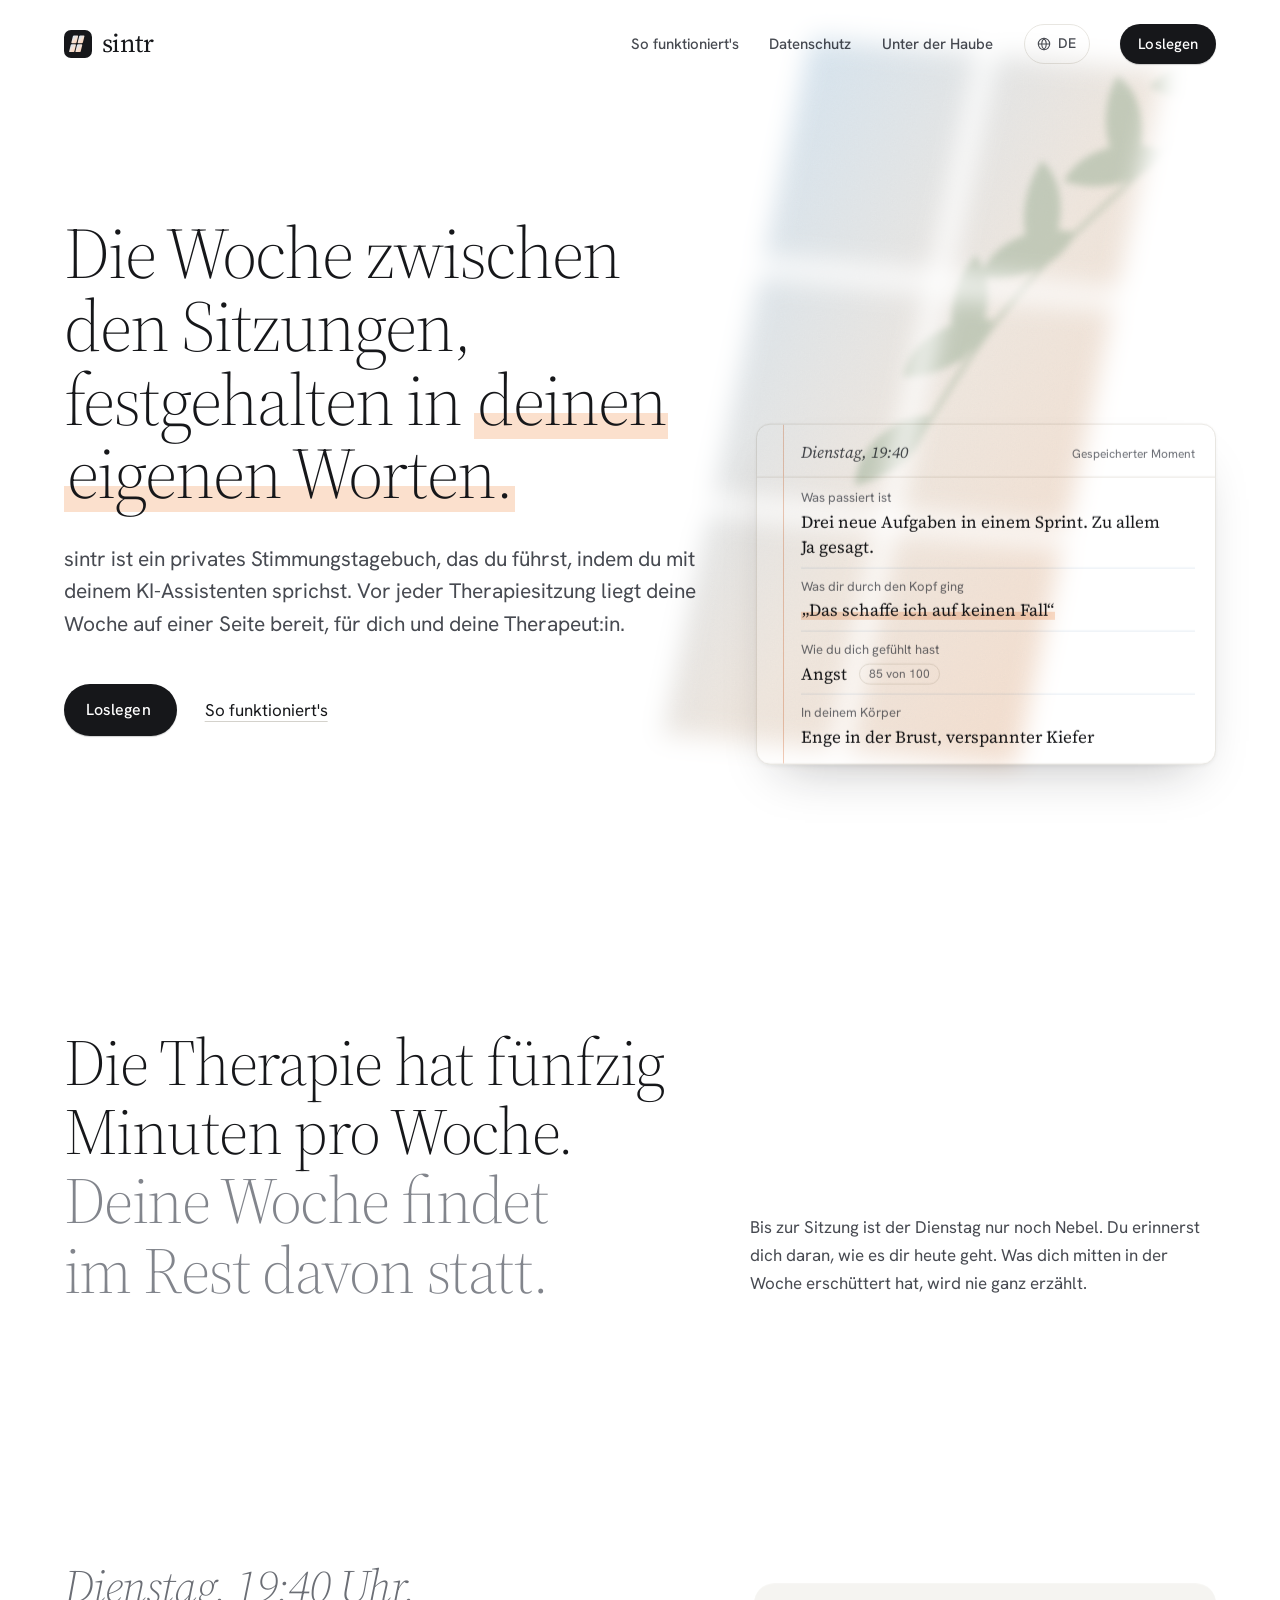
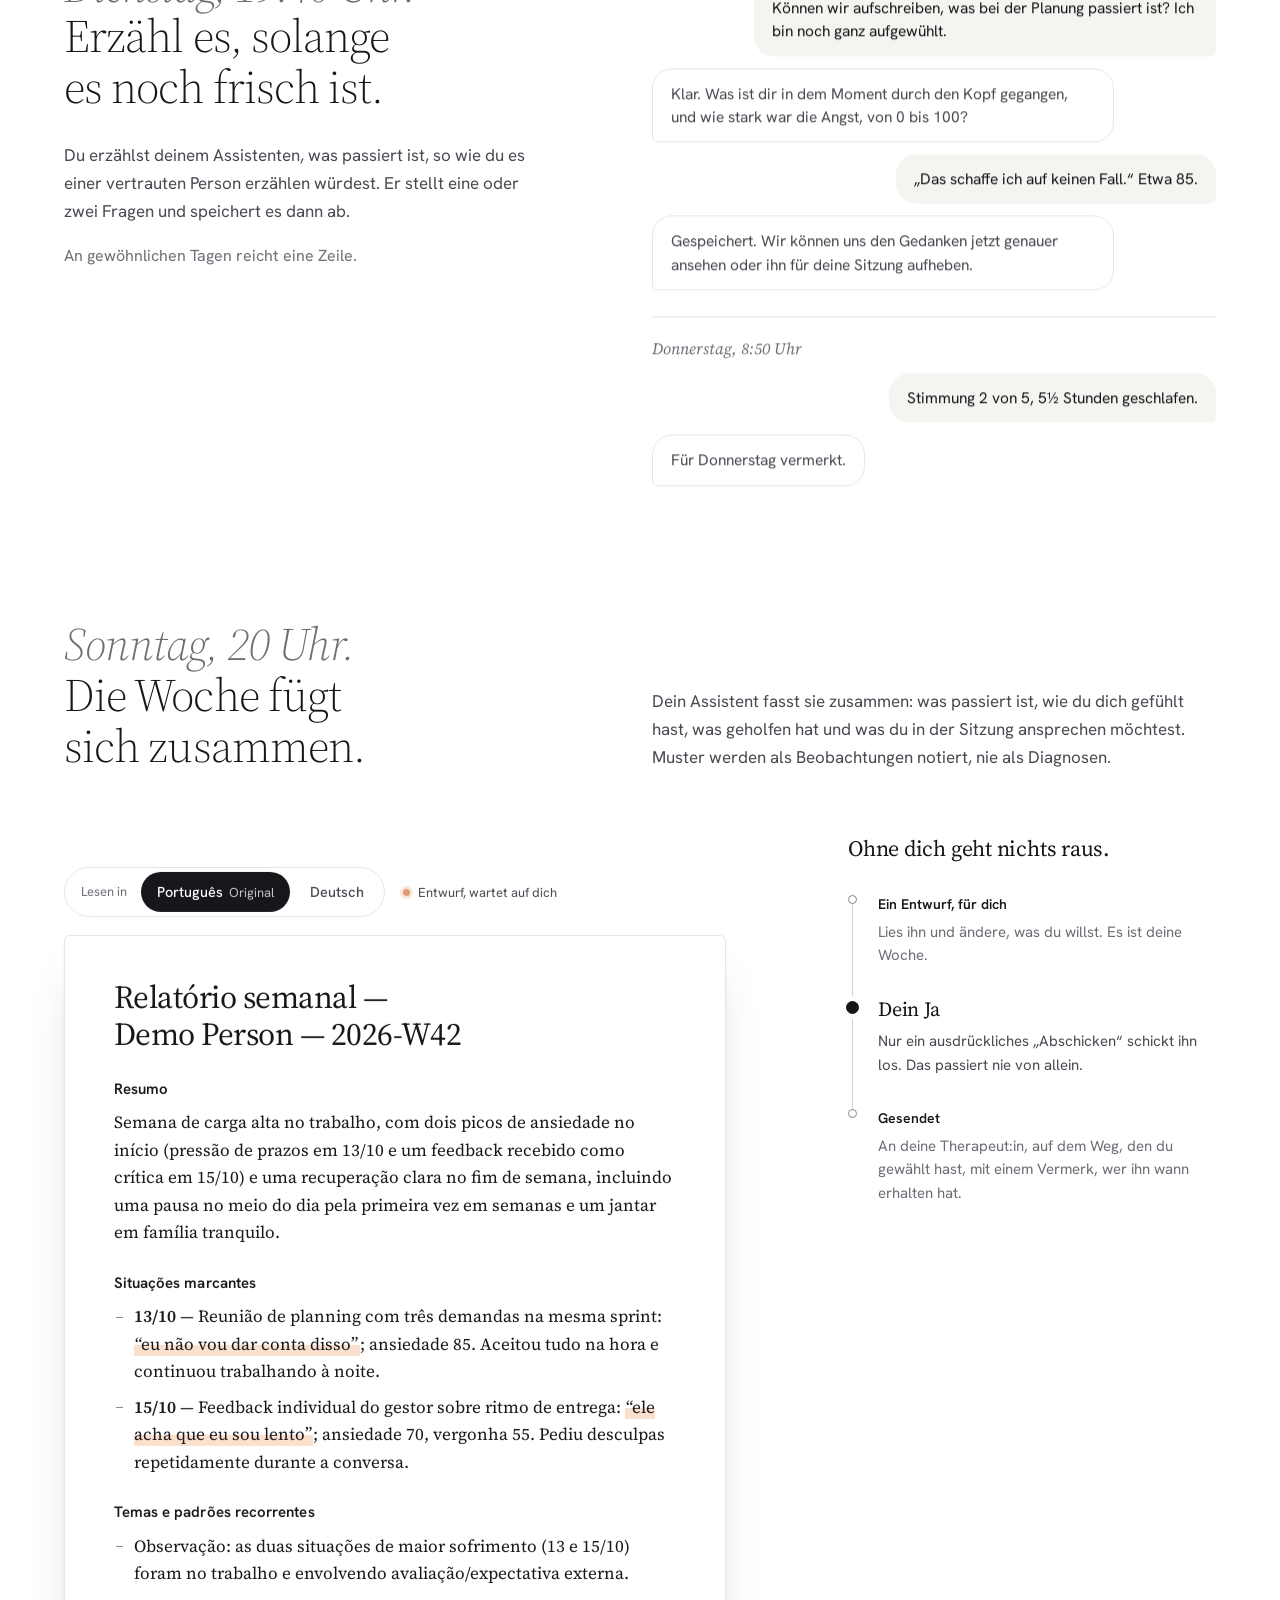
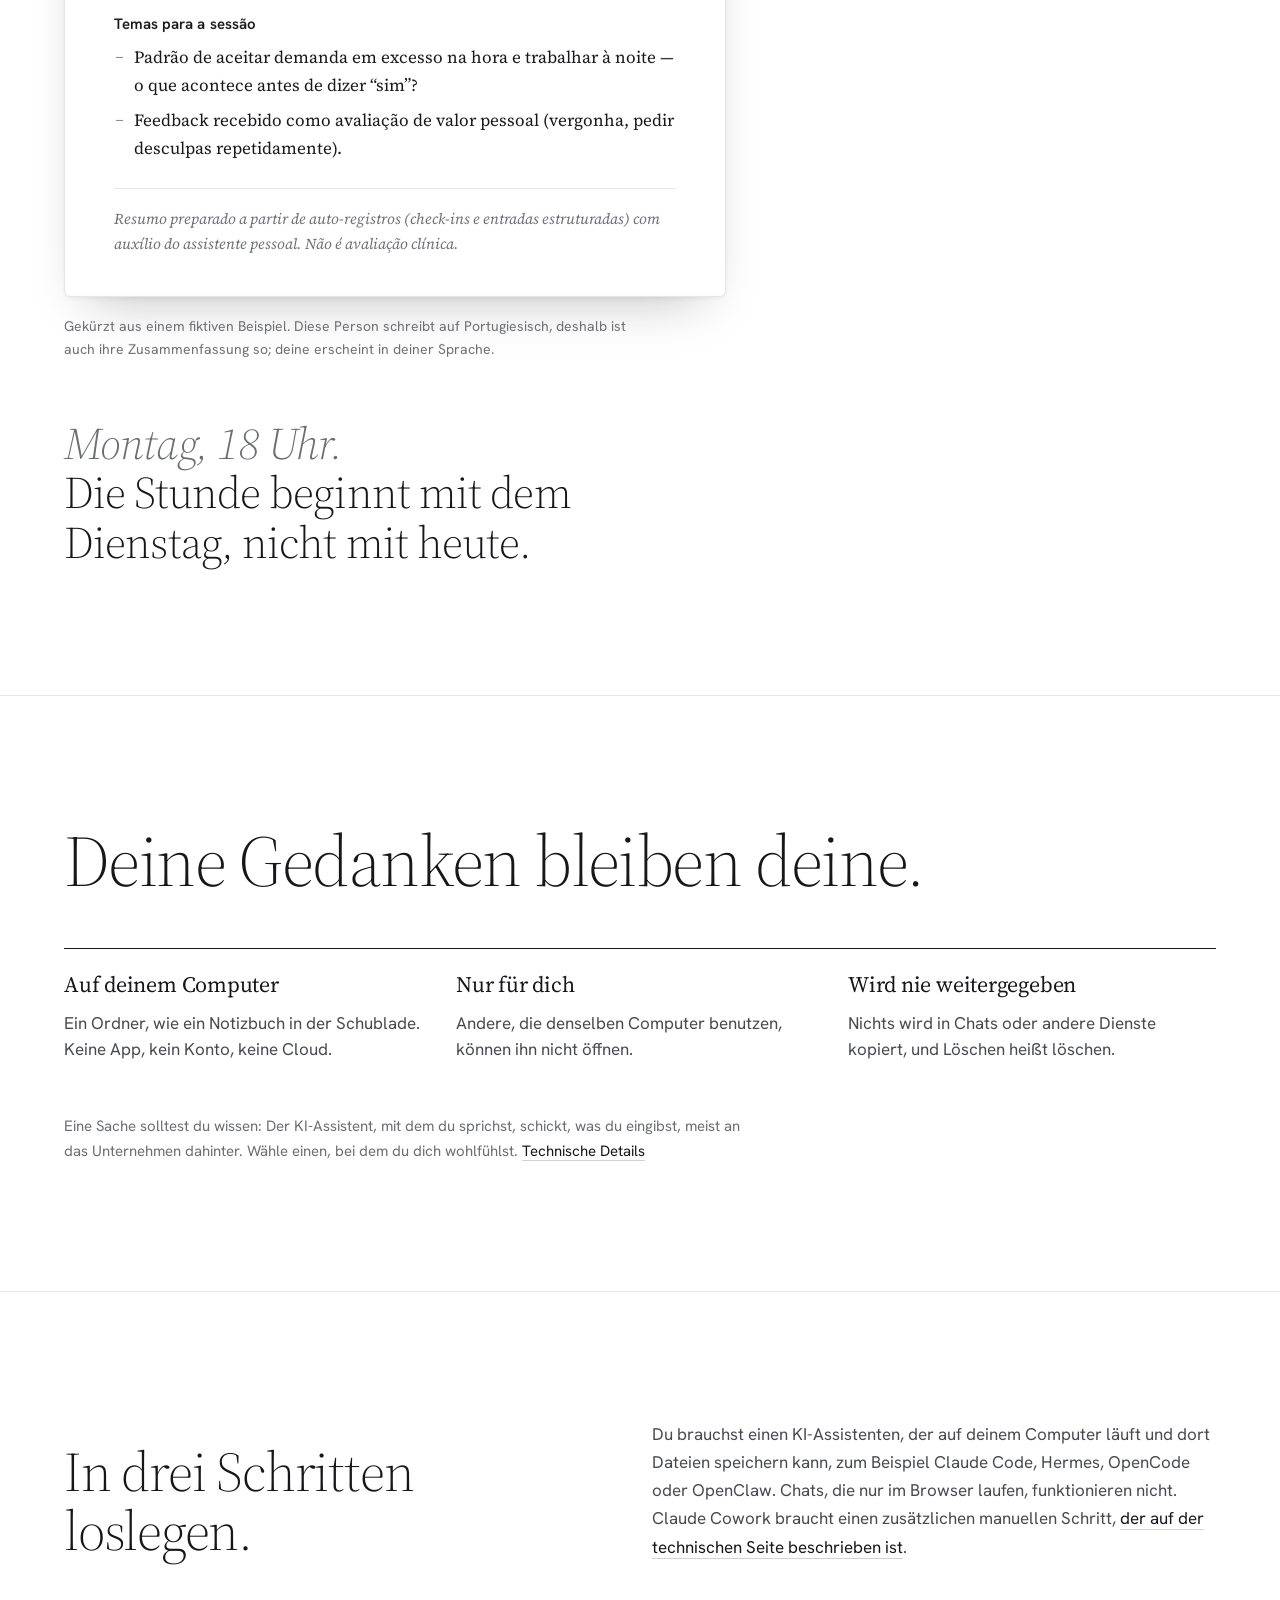
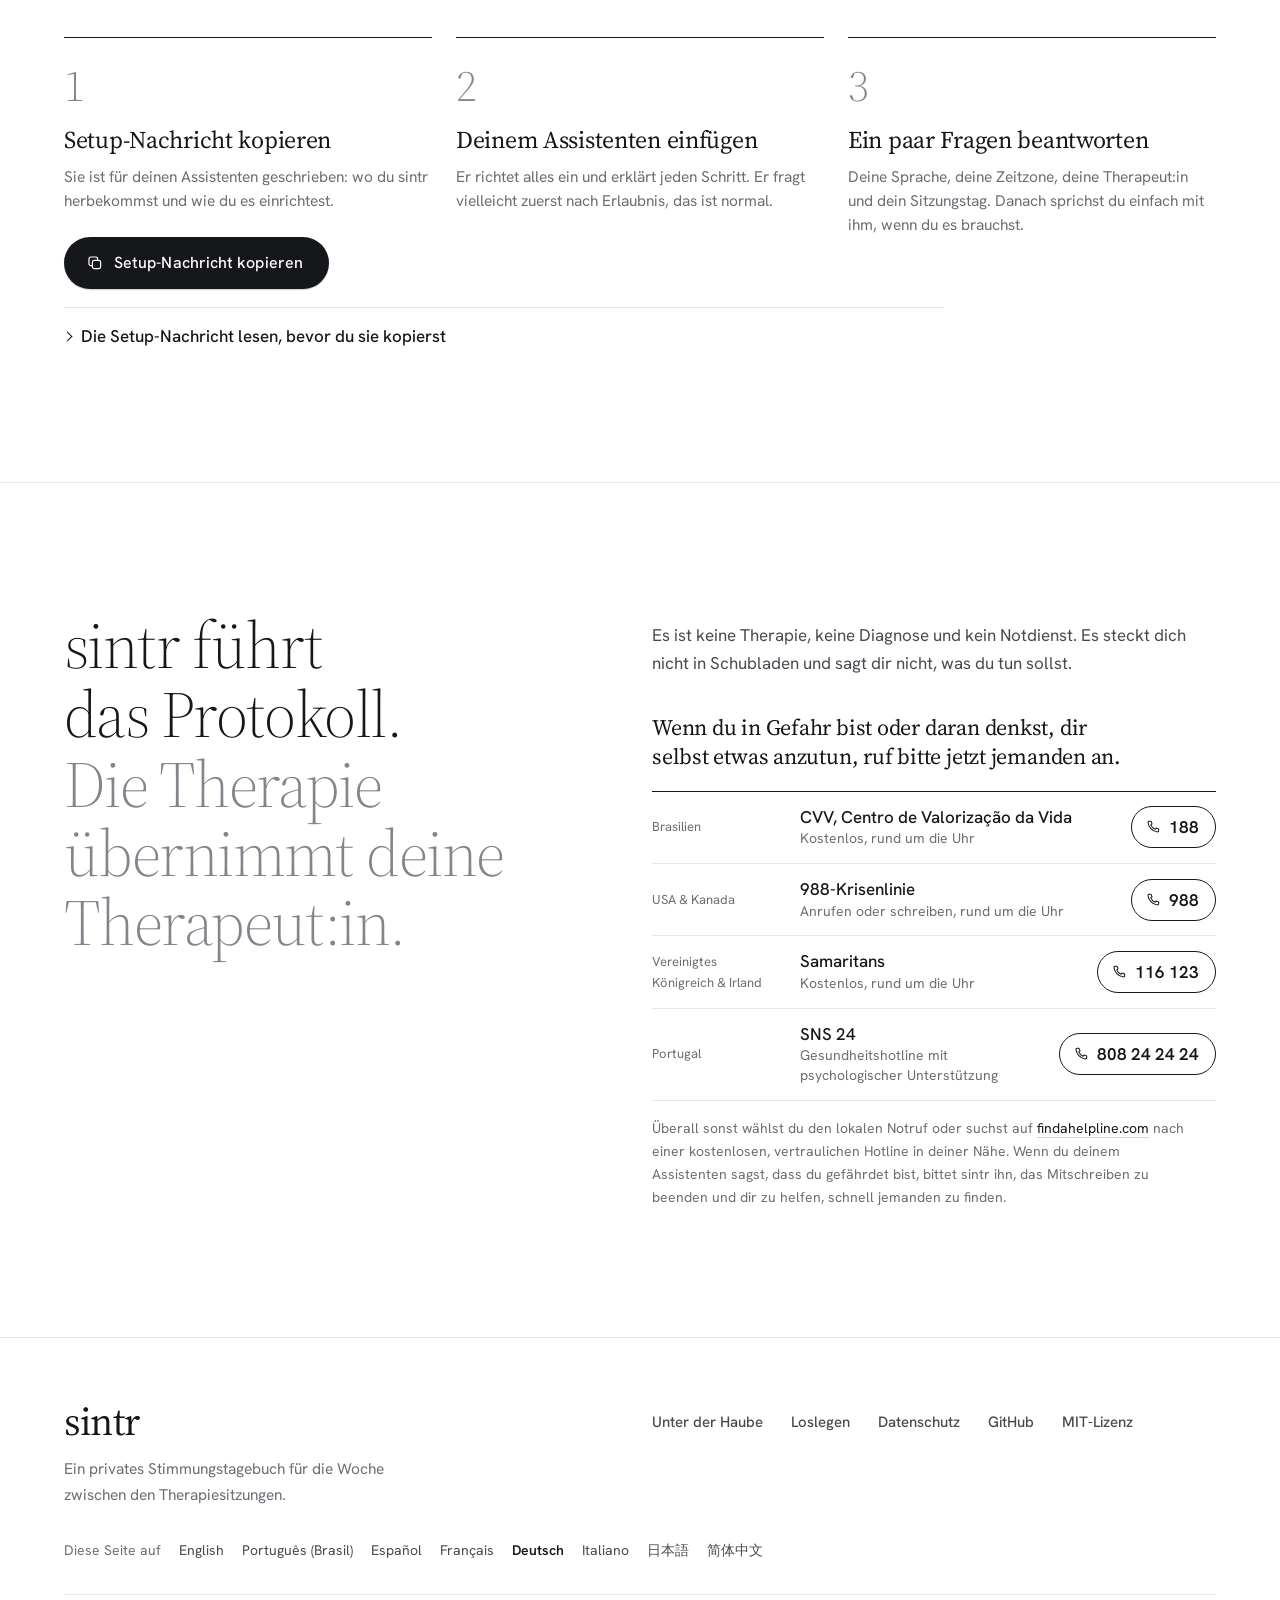
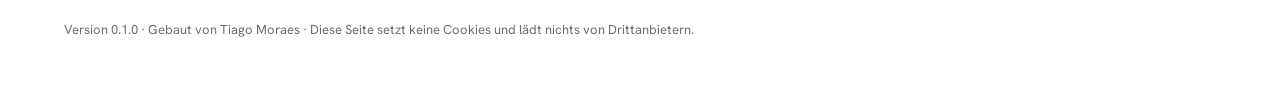
==== site/de/index.html @ c3633caa "site: home in eight languages with browser-language detection The home now ships in English, Portugu" ====
<!doctype html>
<html lang="de" data-time="morning">
<head>
  <meta charset="utf-8">
  <meta name="viewport" content="width=device-width, initial-scale=1">
  <title data-i18n="meta.title">sintr – ein privates Stimmungstagebuch für die Woche zwischen den Therapiesitzungen</title>
  <meta name="description" content="sintr ist ein privates Stimmungstagebuch, das du führst, indem du mit deinem KI-Assistenten sprichst. Vor jeder Therapiesitzung liegt deine Woche auf einer Seite bereit, in deinen eigenen Worten. Sie wird nur mit deiner Therapeut:in geteilt, wenn du es sagst. Sie bleibt auf deinem eigenen Computer." data-i18n-attr="content:meta.description">
  <meta name="theme-color" content="#ffffff">
  <meta name="color-scheme" content="light">
  <link rel="canonical" href="https://sintr.tiagomoraes.cloud/de/">
  <meta property="og:type" content="website">
  <meta property="og:url" content="https://sintr.tiagomoraes.cloud/de/">
  <meta property="og:title" content="sintr – die Woche zwischen den Sitzungen, in deinen eigenen Worten" data-i18n-attr="content:meta.og_title">
  <meta property="og:description" content="Ein privates Stimmungstagebuch, das du führst, indem du mit deinem KI-Assistenten sprichst. Vor jeder Sitzung deine Woche auf einer Seite, nur geteilt, wenn du es sagst." data-i18n-attr="content:meta.og_description">
  <meta property="og:image" content="https://sintr.tiagomoraes.cloud/og.png">
  <meta property="og:image:width" content="1200">
  <meta property="og:image:height" content="630">
  <meta name="twitter:card" content="summary_large_image">
  <link rel="icon" href="../favicon.svg" type="image/svg+xml">
  <link rel="preload" href="../fonts/source-serif-4-roman.woff2" as="font" type="font/woff2" crossorigin>
  <link rel="preload" href="../fonts/hanken-grotesk.woff2" as="font" type="font/woff2" crossorigin>
  <script>
    /* Motion is opt-in: content renders fully without JS, and only browsers that
       welcome motion and can observe scroll get the light and reveal behavior. */
    (function (d) {
      d.classList.add('js');
      try {
        if ('IntersectionObserver' in window && !matchMedia('(prefers-reduced-motion: reduce)').matches) {
          d.classList.add('motion');
        }
      } catch (e) {}
    })(document.documentElement);
  </script>
  <!-- i18n:head -->
  <link rel="alternate" hreflang="en" href="https://sintr.tiagomoraes.cloud/">
  <link rel="alternate" hreflang="pt-BR" href="https://sintr.tiagomoraes.cloud/pt-br/">
  <link rel="alternate" hreflang="es" href="https://sintr.tiagomoraes.cloud/es/">
  <link rel="alternate" hreflang="fr" href="https://sintr.tiagomoraes.cloud/fr/">
  <link rel="alternate" hreflang="de" href="https://sintr.tiagomoraes.cloud/de/">
  <link rel="alternate" hreflang="it" href="https://sintr.tiagomoraes.cloud/it/">
  <link rel="alternate" hreflang="ja" href="https://sintr.tiagomoraes.cloud/ja/">
  <link rel="alternate" hreflang="zh-Hans" href="https://sintr.tiagomoraes.cloud/zh/">
  <link rel="alternate" hreflang="x-default" href="https://sintr.tiagomoraes.cloud/">
  <meta property="og:locale" content="de_DE">
  <meta property="og:locale:alternate" content="en_US">
  <meta property="og:locale:alternate" content="pt_BR">
  <meta property="og:locale:alternate" content="es_ES">
  <meta property="og:locale:alternate" content="fr_FR">
  <meta property="og:locale:alternate" content="it_IT">
  <meta property="og:locale:alternate" content="ja_JP">
  <meta property="og:locale:alternate" content="zh_CN">
  <!-- /i18n:head -->
  <link rel="stylesheet" href="../styles.css?v=dev">
</head>
<body data-i18n-attr="data-copy-failed:ui.copy_failed" data-copy-failed="Kopieren hat nicht geklappt. Markiere den Text, um ihn zu kopieren.">
  <a class="skip" href="#main" data-i18n="nav.skip">Zum Inhalt springen</a>

  <!-- Window light: the page's only color. Purely decorative. -->
  <div class="sun" aria-hidden="true">
    <svg class="sun__svg" viewBox="0 0 1000 1000" focusable="false">
      <defs>
        <linearGradient id="sun-grad" x1="0" y1="0" x2="1" y2="1">
          <stop offset=".18" class="sun__s1"/>
          <stop offset=".5" class="sun__s2"/>
          <stop offset=".82" class="sun__s3"/>
        </linearGradient>
        <filter id="sun-edge" x="-30%" y="-30%" width="160%" height="160%">
          <feGaussianBlur stdDeviation="11"/>
        </filter>
        <filter id="sun-leaf" x="-30%" y="-30%" width="160%" height="160%">
          <feGaussianBlur stdDeviation="3.4"/>
        </filter>
        <filter id="sun-grain" x="0" y="0" width="100%" height="100%">
          <feTurbulence type="fractalNoise" baseFrequency=".9" numOctaves="2" stitchTiles="stitch"/>
          <feColorMatrix values="0 0 0 0 .42  0 0 0 0 .42  0 0 0 0 .44  0 0 0 .11 0"/>
        </filter>
        <!-- a tall two-by-three window, projected obliquely onto the wall -->
        <mask id="sun-window" maskUnits="userSpaceOnUse" x="-500" y="-500" width="2000" height="2000">
          <g filter="url(#sun-edge)" fill="#fff" transform="translate(430 110) skewX(-15) skewY(8)">
            <rect x="0" y="0" width="150" height="188" rx="3"/>
            <rect x="166" y="0" width="150" height="188" rx="3"/>
            <rect x="0" y="204" width="150" height="188" rx="3"/>
            <rect x="166" y="204" width="150" height="188" rx="3"/>
            <rect x="0" y="408" width="150" height="188" rx="3"/>
            <rect x="166" y="408" width="150" height="188" rx="3"/>
          </g>
        </mask>
      </defs>
      <g mask="url(#sun-window)">
        <rect x="200" y="60" width="600" height="840" fill="url(#sun-grad)"/>
        <rect x="200" y="60" width="600" height="840" filter="url(#sun-grain)"/>
        <g class="sun__leaves" filter="url(#sun-leaf)">
          <g class="sun__branch sun__branch--a">
            <path class="sun__stem" d="M960 60 C 870 120, 800 170, 700 250 S 560 380, 500 470"/>
            <path d="M900 104c-26-30-68-34-92-16 25 27 62 34 92 16z"/>
            <path d="M866 128c9-39-10-76-39-87-7 36 9 71 39 87z"/>
            <path d="M816 164c-32-23-74-20-94 4 28 19 67 21 94-4z"/>
            <path d="M786 186c14-37 2-78-25-92-12 34-2 73 25 92z"/>
            <path d="M733 225c-35-16-76-5-90 21 32 12 71 5 90-21z"/>
            <path d="M701 250c19-34 16-76-7-94-18 30-16 69 7 94z"/>
            <path d="M651 291c-35-11-74 5-85 34 34 7 69-5 85-34z"/>
            <path d="M618 321c25-30 28-73 7-94-21 27-25 66-7 94z"/>
            <path d="M575 362c-37-5-73 16-80 46 34 2 67-16 80-46z"/>
            <path d="M545 398c27-27 35-67 18-92-23 23-32 62-18 92z"/>
            <path d="M515 442c-35 2-65 28-67 58 34-5 62-28 67-58z"/>
          </g>
          <g class="sun__branch sun__branch--b">
            <path class="sun__stem" d="M960 560 C 890 600, 830 650, 780 720 S 700 840, 690 920"/>
            <path d="M902 590c-21-32-62-43-89-30 20 30 57 43 89 30z"/>
            <path d="M865 615c16-35 7-76-18-92-12 34-5 71 18 92z"/>
            <path d="M821 657c-30-25-73-27-94-5 27 23 66 27 94 5z"/>
            <path d="M796 686c19-34 18-74-4-94-18 30-18 69 4 94z"/>
            <path d="M757 739c-34-18-74-9-90 16 32 14 71 9 90-16z"/>
            <path d="M732 776c25-28 30-69 11-92-21 25-27 64-11 92z"/>
          </g>
        </g>
      </g>
    </svg>
  </div>

  <header class="top">
    <div class="wrap top__inner">
      <a class="mark" href="#main" aria-label="sintr, zurück nach oben" data-i18n-attr="aria-label:nav.home_label">
        <svg class="mark__glyph" viewBox="0 0 32 32" aria-hidden="true" focusable="false">
          <defs>
            <linearGradient id="mark-grad" x1="0" y1="0" x2="1" y2="1">
              <stop offset="0" stop-color="#cfe3f3"/>
              <stop offset=".55" stop-color="#f6e1d3"/>
              <stop offset="1" stop-color="#f7cfb5"/>
            </linearGradient>
          </defs>
          <rect width="32" height="32" rx="8" fill="#16171a"/>
          <g fill="url(#mark-grad)" transform="translate(10.4 6.2) skewX(-14)">
            <rect x="0" y="0" width="6" height="8.8" rx="1"/>
            <rect x="7.2" y="0" width="6" height="8.8" rx="1"/>
            <rect x="0" y="10.2" width="6" height="8.8" rx="1"/>
            <rect x="7.2" y="10.2" width="6" height="8.8" rx="1"/>
          </g>
        </svg>
        <span class="mark__word">sintr</span>
      </a>
      <nav class="top__nav" aria-label="Hauptnavigation" data-i18n-attr="aria-label:nav.primary_label">
        <a class="top__link" href="#week" data-i18n="nav.how">So funktioniert's</a>
        <a class="top__link" href="#privacy" data-i18n="nav.privacy">Datenschutz</a>
        <a class="top__link" href="../tech/" data-i18n="nav.tech">Unter der Haube</a>
        <!-- i18n:switcher -->
        <details class="langs">
          <summary class="langs__toggle" aria-label="Sprache: Deutsch"><svg class="ico" viewBox="0 0 24 24" aria-hidden="true" focusable="false"><circle cx="12" cy="12" r="8.5"/><path d="M3.5 12h17M12 3.5c2.3 2.3 3.5 5.2 3.5 8.5s-1.2 6.2-3.5 8.5M12 3.5C9.7 5.8 8.5 8.7 8.5 12s1.2 6.2 3.5 8.5"/></svg><span>DE</span></summary>
          <ul class="langs__menu" aria-label="Sprache">
            <li><a href="../?lang=en" hreflang="en" lang="en" data-lang="en">English</a></li>
            <li><a href="../pt-br/" hreflang="pt-BR" lang="pt-BR" data-lang="pt">Português (Brasil)</a></li>
            <li><a href="../es/" hreflang="es" lang="es" data-lang="es">Español</a></li>
            <li><a href="../fr/" hreflang="fr" lang="fr" data-lang="fr">Français</a></li>
            <li><a href="../de/" hreflang="de" lang="de" data-lang="de" aria-current="true">Deutsch</a></li>
            <li><a href="../it/" hreflang="it" lang="it" data-lang="it">Italiano</a></li>
            <li><a href="../ja/" hreflang="ja" lang="ja" data-lang="ja">日本語</a></li>
            <li><a href="../zh/" hreflang="zh-Hans" lang="zh-Hans" data-lang="zh">简体中文</a></li>
          </ul>
        </details>
        <!-- /i18n:switcher -->
        <a class="btn btn--ink btn--sm" href="#start" data-i18n="nav.start">Loslegen</a>
      </nav>
    </div>
  </header>

  <main id="main">
    <!-- ───────────────────────── Hero ───────────────────────── -->
    <section class="hero" data-time="morning" aria-labelledby="hero-title">
      <div class="wrap hero__grid">
        <div class="hero__copy">
          <h1 id="hero-title" class="display" data-i18n="hero.title">Die Woche zwischen den Sitzungen, festgehalten in <span class="hl">deinen eigenen Worten.</span></h1>
          <p class="lede" data-i18n="hero.lede">sintr ist ein privates Stimmungstagebuch, das du führst, indem du mit deinem KI-Assistenten sprichst. Vor jeder Therapiesitzung liegt deine Woche auf einer Seite bereit, für dich und deine&nbsp;Therapeut:in.</p>
          <div class="hero__actions">
            <a class="btn btn--ink" href="#start" data-i18n="hero.cta">Loslegen</a>
            <a class="link" href="#week" data-i18n="hero.cta_more">So funktioniert's</a>
          </div>
        </div>

        <div class="hero__art" data-depth="-0.06">
          <figure class="note note--hero" data-write aria-label="Ein Moment, aufgeschrieben: fiktives Beispiel" data-i18n-attr="aria-label:card.label">
            <figcaption class="note__head"><span class="note__when" data-i18n="card.when">Dienstag, 19:40</span><span class="note__tag" data-i18n="card.tag">Gespeicherter Moment</span></figcaption>
            <dl class="note__rows">
              <div class="note__row ln"><dt data-i18n="card.happened_label">Was passiert ist</dt><dd data-i18n="card.happened">Drei neue Aufgaben in einem Sprint. Zu allem Ja gesagt.</dd></div>
              <div class="note__row ln"><dt data-i18n="card.mind_label">Was dir durch den Kopf ging</dt><dd data-i18n="card.mind"><q class="said">Das schaffe ich auf keinen Fall</q></dd></div>
              <div class="note__row ln"><dt data-i18n="card.felt_label">Wie du dich gefühlt hast</dt><dd data-i18n="card.felt">Angst <span class="note__scale">85 von 100</span></dd></div>
              <div class="note__row ln"><dt data-i18n="card.body_label">In deinem Körper</dt><dd data-i18n="card.body">Enge in der Brust, verspannter Kiefer</dd></div>
            </dl>
          </figure>
        </div>
      </div>
    </section>

    <!-- ───────────────────────── Why ───────────────────────── -->
    <section class="idea idea--lean" data-time="noon" aria-labelledby="idea-title">
      <div class="wrap idea__grid">
        <h2 id="idea-title" class="statement" data-reveal>
          <span class="statement__a" data-i18n="why.a">Die Therapie hat fünfzig Minuten pro&nbsp;Woche.</span>
          <span class="statement__b" data-i18n="why.b">Deine Woche findet im Rest davon&nbsp;statt.</span>
        </h2>
        <p class="prose idea__why" data-reveal data-i18n="why.body">Bis zur Sitzung ist der Dienstag nur noch Nebel. Du erinnerst dich daran, wie es dir heute geht. Was dich mitten in der Woche erschüttert hat, wird nie ganz&nbsp;erzählt.</p>
      </div>
    </section>

    <!-- ───────────────────────── How it feels ───────────────────────── -->
    <div id="week" class="week">
      <!-- Tuesday -->
      <section class="day day--capture" data-time="dusk" aria-labelledby="capture-title">
        <div class="wrap day__grid">
          <div class="day__copy">
            <h3 id="capture-title" class="h-day" data-reveal data-i18n="capture.title"><span class="when">Dienstag, 19:40&nbsp;Uhr.</span> Erzähl es, solange es noch frisch&nbsp;ist.</h3>
            <p class="prose" data-reveal data-i18n="capture.body">Du erzählst deinem Assistenten, was passiert ist, so wie du es einer vertrauten Person erzählen würdest. Er stellt eine oder zwei Fragen und speichert es dann&nbsp;ab.</p>
            <p class="prose prose--quiet" data-reveal data-i18n="capture.quiet">An gewöhnlichen Tagen reicht eine&nbsp;Zeile.</p>
          </div>

          <div class="day__art" data-depth="-0.05">
            <div class="chat" aria-label="Beispielgespräch mit einem KI-Assistenten" data-i18n-attr="aria-label:capture.chat_label">
              <p class="chat__msg chat__msg--you" data-reveal data-i18n="capture.msg1">Können wir aufschreiben, was bei der Planung passiert ist? Ich bin noch ganz&nbsp;aufgewühlt.</p>
              <p class="chat__msg chat__msg--agent" data-reveal data-i18n="capture.msg2">Klar. Was ist dir in dem Moment durch den Kopf gegangen, und wie stark war die Angst, von 0 bis&nbsp;100?</p>
              <p class="chat__msg chat__msg--you" data-reveal data-i18n="capture.msg3">„Das schaffe ich auf keinen Fall.“ Etwa&nbsp;85.</p>
              <p class="chat__msg chat__msg--agent" data-reveal data-i18n="capture.msg4">Gespeichert. Wir können uns den Gedanken jetzt genauer ansehen oder ihn für deine&nbsp;Sitzung aufheben.</p>
              <p class="chat__when" data-reveal data-i18n="capture.thursday">Donnerstag, 8:50&nbsp;Uhr</p>
              <p class="chat__msg chat__msg--you" data-reveal data-i18n="capture.msg5">Stimmung 2 von 5, 5½&nbsp;Stunden geschlafen.</p>
              <p class="chat__msg chat__msg--agent" data-reveal data-i18n="capture.msg6">Für Donnerstag vermerkt.</p>
            </div>
          </div>
        </div>
      </section>

      <!-- Sunday -->
      <section class="day day--report" data-time="evening" aria-labelledby="report-title">
        <div class="wrap">
          <div class="report__head">
            <h3 id="report-title" class="h-day h-day--wide" data-reveal data-i18n="report.title"><span class="when">Sonntag, 20&nbsp;Uhr.</span> Die Woche fügt sich&nbsp;zusammen.</h3>
            <p class="prose" data-reveal data-i18n="report.body">Dein Assistent fasst sie zusammen: was passiert ist, wie du dich gefühlt hast, was geholfen hat und was du in der Sitzung ansprechen möchtest. Muster werden als Beobachtungen notiert, nie als&nbsp;Diagnosen.</p>
          </div>

          <div class="report__grid">
            <div class="report__doc" data-depth="-0.03">
              <!-- i18n:report-toggle -->
              <input class="sr-only" type="radio" name="report-lang" id="rl-pt" checked>
              <input class="sr-only" type="radio" name="report-lang" id="rl-en">
              <div class="seg" role="presentation">
                <span class="seg__label" data-i18n="report.read_in">Lesen in</span>
                <label class="seg__opt seg__opt--pt" for="rl-pt">Português <span class="seg__hint" data-i18n="report.original">Original</span></label>
                <label class="seg__opt seg__opt--en" for="rl-en" data-i18n-local="name">Deutsch</label>
              </div>
              <!-- /i18n:report-toggle -->
              <p class="paper__status" data-i18n="report.status"><span class="paper__dot" aria-hidden="true"></span> Entwurf, wartet auf dich</p>

              <article class="paper paper--pt" lang="pt-BR" aria-label="Beispiel-Wochenbericht, portugiesisches Original, gekürzt" data-i18n-attr="aria-label:report.original_label">
                <h4 class="paper__title">Relatório semanal — Demo Person — 2026-W42</h4>
                <h5>Resumo</h5>
                <p>Semana de carga alta no trabalho, com dois picos de ansiedade no início (pressão de prazos em 13/10 e um feedback recebido como crítica em 15/10) e uma recuperação clara no fim de semana, incluindo uma pausa no meio do dia pela primeira vez em semanas e um jantar em família tranquilo.</p>
                <h5>Situações marcantes</h5>
                <ul>
                  <li><b>13/10</b> — Reunião de planning com três demandas na mesma sprint: <mark>“eu não vou dar conta disso”</mark>; ansiedade 85. Aceitou tudo na hora e continuou trabalhando à noite.</li>
                  <li><b>15/10</b> — Feedback individual do gestor sobre ritmo de entrega: <mark>“ele acha que eu sou lento”</mark>; ansiedade 70, vergonha 55. Pediu desculpas repetidamente durante a conversa.</li>
                </ul>
                <h5>Temas e padrões recorrentes</h5>
                <ul>
                  <li>Observação: as duas situações de maior sofrimento (13 e 15/10) foram no trabalho e envolvendo avaliação/expectativa externa.</li>
                </ul>
                <h5>Temas para a sessão</h5>
                <ul>
                  <li>Padrão de aceitar demanda em excesso na hora e trabalhar à noite — o que acontece antes de dizer “sim”?</li>
                  <li>Feedback recebido como avaliação de valor pessoal (vergonha, pedir desculpas repetidamente).</li>
                </ul>
                <p class="paper__foot">Resumo preparado a partir de auto-registros (check-ins e entradas estruturadas) com auxílio do assistente pessoal. Não é avaliação clínica.</p>
              </article>

              <!-- i18n:report-local -->
              <article class="paper paper--en" lang="de" aria-label="Beispiel-Wochenbericht, deutsche Übersetzung, gekürzt" data-i18n-attr="aria-label:report.local_label" data-i18n-local="lang">
                <h4 class="paper__title" data-i18n="report.doc_title">Wochenbericht – Demo Person – 2026-W42</h4>
                <h5 data-i18n="report.doc_summary_h">Zusammenfassung</h5>
                <p data-i18n="report.doc_summary">Eine Woche mit hoher Arbeitsbelastung, mit zwei Angstspitzen am Anfang (Termindruck am 13. Okt. und Feedback, das als Kritik aufgenommen wurde, am 15. Okt.) und einer klaren Erholung übers Wochenende, mit einer Mittagspause zum ersten Mal seit Wochen und einem ruhigen Familienabendessen.</p>
                <h5 data-i18n="report.doc_situations_h">Besondere Situationen</h5>
                <ul>
                  <li data-i18n="report.doc_situation1"><b>13. Okt.</b> – Planungstreffen mit drei Forderungen im selben Sprint: <mark>„Das schaffe ich auf keinen Fall“</mark>; Angst 85. Alles auf der Stelle zugesagt und bis in die Nacht weitergearbeitet.</li>
                  <li data-i18n="report.doc_situation2"><b>15. Okt.</b> – Einzelgespräch mit dem Vorgesetzten über das Arbeitstempo: <mark>„Er hält mich für langsam“</mark>; Angst 70, Scham 55. Hat sich im Gespräch mehrfach entschuldigt.</li>
                </ul>
                <h5 data-i18n="report.doc_patterns_h">Wiederkehrende Themen und Muster</h5>
                <ul>
                  <li data-i18n="report.doc_pattern1">Beobachtung: Die beiden belastendsten Situationen (13. und 15. Okt.) fanden bei der Arbeit statt und drehten sich um äußere Bewertung oder Erwartungen.</li>
                </ul>
                <h5 data-i18n="report.doc_topics_h">Themen für die Sitzung</h5>
                <ul>
                  <li data-i18n="report.doc_topic1">Das Muster, auf der Stelle zu viel anzunehmen und nachts zu arbeiten: Was passiert kurz vor dem „Ja“?</li>
                  <li data-i18n="report.doc_topic2">Feedback, das als Urteil über den eigenen Wert gehört wird (Scham, wiederholtes Entschuldigen).</li>
                </ul>
                <p class="paper__foot" data-i18n="report.doc_foot">Zusammenfassung aus Selbstberichten (kurze Einträge und strukturierte Notizen), mit Hilfe eines persönlichen Assistenten erstellt. Keine klinische Einschätzung.</p>
              </article>
              <!-- /i18n:report-local -->
              <p class="report__src" data-i18n="report.source">Gekürzt aus einem fiktiven Beispiel. Diese Person schreibt auf Portugiesisch, deshalb ist auch ihre Zusammenfassung so; deine erscheint in deiner&nbsp;Sprache.</p>
            </div>

            <aside class="report__flow" aria-labelledby="lifecycle-title">
              <h4 id="lifecycle-title" class="h-small" data-reveal data-i18n="report.lifecycle">Ohne dich geht nichts raus.</h4>
              <ol class="stations">
                <li class="stations__item" data-reveal>
                  <span class="stations__state" data-i18n="report.step1">Ein Entwurf, für dich</span>
                  <p data-i18n="report.step1_text">Lies ihn und ändere, was du willst. Es ist deine Woche.</p>
                </li>
                <li class="stations__item stations__item--gate" data-reveal>
                  <span class="stations__state" data-i18n="report.step2">Dein Ja</span>
                  <p data-i18n="report.step2_text">Nur ein ausdrückliches „Abschicken“ schickt ihn los. Das passiert nie von allein.</p>
                </li>
                <li class="stations__item" data-reveal>
                  <span class="stations__state" data-i18n="report.step3">Gesendet</span>
                  <p data-i18n="report.step3_text">An deine Therapeut:in, auf dem Weg, den du gewählt hast, mit einem Vermerk, wer ihn wann erhalten hat.</p>
                </li>
              </ol>
            </aside>
          </div>

          <p class="payoff" data-reveal data-i18n="report.payoff"><span class="when">Montag, 18&nbsp;Uhr.</span> Die Stunde beginnt mit dem Dienstag, nicht mit&nbsp;heute.</p>
        </div>
      </section>
    </div>

    <!-- ───────────────────────── Privacy ───────────────────────── -->
    <section id="privacy" class="privacy privacy--lean" data-time="night" aria-labelledby="privacy-title">
      <div class="wrap">
        <h2 id="privacy-title" class="h-section h-section--xl" data-reveal data-i18n="privacy.title">Deine Gedanken bleiben&nbsp;deine.</h2>
        <dl class="promises promises--three">
          <div class="promises__row" data-reveal><dt data-i18n="privacy.p1">Auf deinem Computer</dt><dd data-i18n="privacy.p1_text">Ein Ordner, wie ein Notizbuch in der Schublade. Keine App, kein Konto, keine&nbsp;Cloud.</dd></div>
          <div class="promises__row" data-reveal><dt data-i18n="privacy.p2">Nur für dich</dt><dd data-i18n="privacy.p2_text">Andere, die denselben Computer benutzen, können ihn nicht öffnen.</dd></div>
          <div class="promises__row" data-reveal><dt data-i18n="privacy.p3">Wird nie weitergegeben</dt><dd data-i18n="privacy.p3_text">Nichts wird in Chats oder andere Dienste kopiert, und Löschen heißt&nbsp;löschen.</dd></div>
        </dl>
        <p class="privacy__note" data-reveal data-i18n="privacy.note">Eine Sache solltest du wissen: Der KI-Assistent, mit dem du sprichst, schickt, was du eingibst, meist an das Unternehmen dahinter. Wähle einen, bei dem du dich wohlfühlst. <a class="link" href="../tech/#privacy">Technische&nbsp;Details</a></p>
      </div>
    </section>

    <!-- ───────────────────────── Get started ───────────────────────── -->
    <section id="start" class="start" data-time="late" aria-labelledby="start-title">
      <div class="wrap">
        <div class="start__head">
          <h2 id="start-title" class="h-section" data-reveal data-i18n="start.title">In drei&nbsp;Schritten loslegen.</h2>
          <p class="prose start__intro" data-reveal data-i18n="start.intro">Du brauchst einen KI-Assistenten, der auf deinem Computer läuft und dort Dateien speichern kann, zum Beispiel Claude Code, Hermes, OpenCode oder OpenClaw. Chats, die nur im Browser laufen, funktionieren nicht. Claude Cowork braucht einen zusätzlichen manuellen Schritt, <a class="link" href="../tech/#install-generic">der auf der technischen&nbsp;Seite beschrieben ist</a>.</p>
        </div>

        <ol class="steps">
          <li class="step" data-reveal>
            <h3 class="step__title" data-i18n="start.step1">Setup-Nachricht kopieren</h3>
            <p class="step__text" data-i18n="start.step1_text">Sie ist für deinen Assistenten geschrieben: wo du sintr herbekommst und wie du es einrichtest.</p>
            <div class="step__art">
              <a class="btn btn--ink" href="#setup-message" data-copy="#setup-text" data-copied="Kopiert. Jetzt einfügen." data-i18n-attr="data-copied:start.copied">
                <svg class="ico" viewBox="0 0 24 24" aria-hidden="true" focusable="false"><rect x="8.5" y="8.5" width="11" height="11" rx="2.5"/><path d="M15.5 8.5v-2A2.5 2.5 0 0 0 13 4H6.5A2.5 2.5 0 0 0 4 6.5V13a2.5 2.5 0 0 0 2.5 2.5h2"/></svg>
                <span data-label data-i18n="start.copy">Setup-Nachricht kopieren</span>
              </a>
            </div>
          </li>
          <li class="step" data-reveal>
            <h3 class="step__title" data-i18n="start.step2">Deinem Assistenten einfügen</h3>
            <p class="step__text" data-i18n="start.step2_text">Er richtet alles ein und erklärt jeden Schritt. Er fragt vielleicht zuerst nach Erlaubnis, das ist normal.</p>
          </li>
          <li class="step" data-reveal>
            <h3 class="step__title" data-i18n="start.step3">Ein paar Fragen beantworten</h3>
            <p class="step__text" data-i18n="start.step3_text">Deine Sprache, deine Zeitzone, deine Therapeut:in und dein Sitzungstag. Danach sprichst du einfach mit ihm, wenn du es brauchst.</p>
          </li>
        </ol>

        <details id="setup-message" class="setup ask__details" data-reveal>
          <summary data-i18n="start.summary">Die Setup-Nachricht lesen, bevor du sie kopierst</summary>
          <div class="setup__body">
            <blockquote id="setup-text" class="ask__text" data-i18n="start.message">Bitte richte sintr für mich ein. Es ist ein privates Tagebuch für meine Therapie, das du für mich als Dateien auf diesem Computer führst. Klone https://github.com/tiagomoraes/sintr.git, lies docs/INSTALL.md und starte das zu dir passende Installationsprogramm (./installers/install.sh mit hermes, claude-code oder generic) und verwende ~/sintr als Ordner für mein Tagebuch. Erkläre mir jeden Schritt in einfachen Worten, bevor du ihn machst. Öffne dann ~/sintr/config.md und fülle sie gemeinsam mit mir aus: Frag nacheinander nach meiner Sprache, meiner Zeitzone und meinen Therapiedaten, und lass alles leer, was ich dir nicht nenne. Behalte require_approval: true bei und sende niemals etwas an irgendjemanden, ohne mich vorher zu fragen.</blockquote>
            <p class="ask__foot" data-i18n="start.message_foot">Es verwendet nur, was im sintr-Projekt veröffentlicht ist.</p>
          </div>
        </details>
      </div>
    </section>

    <!-- ───────────────────────── Honesty ───────────────────────── -->
    <section class="honest" data-time="dawn" aria-labelledby="honest-title">
      <div class="wrap honest__grid">
        <h2 id="honest-title" class="statement statement--close" data-reveal>
          <span class="statement__a" data-i18n="honest.a">sintr führt das&nbsp;Protokoll.</span>
          <span class="statement__b" data-i18n="honest.b">Die Therapie übernimmt deine Therapeut:in.</span>
        </h2>
        <div class="honest__body">
          <p class="prose" data-reveal data-i18n="honest.body">Es ist keine Therapie, keine Diagnose und kein Notdienst. Es steckt dich nicht in Schubladen und sagt dir nicht, was du tun sollst.</p>
          <div class="lines" data-reveal>
            <p class="lines__title" id="lines-title" data-i18n="lines.title">Wenn du in Gefahr bist oder daran denkst, dir selbst etwas anzutun, ruf bitte&nbsp;jetzt jemanden an.</p>
            <ul class="lines__list" aria-labelledby="lines-title">
              <li class="line">
                <span class="line__where" data-i18n="lines.l1_where">Brasilien</span>
                <span class="line__who" data-i18n="lines.l1_who">CVV, Centro de Valorização da Vida<span class="line__how">Kostenlos, rund um die Uhr</span></span>
                <a class="line__call" href="tel:188" aria-label="CVV anrufen, 188" data-i18n-attr="aria-label:lines.l1_call"><svg class="ico" viewBox="0 0 24 24" aria-hidden="true" focusable="false"><path d="M6.2 3.5h2.9l1.5 3.9-2 1.4a12 12 0 0 0 6.6 6.6l1.4-2 3.9 1.5v2.9a1.7 1.7 0 0 1-1.8 1.7A16 16 0 0 1 4.5 5.3a1.7 1.7 0 0 1 1.7-1.8z"/></svg><span>188</span></a>
              </li>
              <li class="line">
                <span class="line__where" data-i18n="lines.l2_where">USA &amp; Kanada</span>
                <span class="line__who" data-i18n="lines.l2_who">988-Krisenlinie<span class="line__how">Anrufen oder schreiben, rund um die Uhr</span></span>
                <a class="line__call" href="tel:988" aria-label="Krisenlinie 988 anrufen, 988" data-i18n-attr="aria-label:lines.l2_call"><svg class="ico" viewBox="0 0 24 24" aria-hidden="true" focusable="false"><path d="M6.2 3.5h2.9l1.5 3.9-2 1.4a12 12 0 0 0 6.6 6.6l1.4-2 3.9 1.5v2.9a1.7 1.7 0 0 1-1.8 1.7A16 16 0 0 1 4.5 5.3a1.7 1.7 0 0 1 1.7-1.8z"/></svg><span>988</span></a>
              </li>
              <li class="line">
                <span class="line__where" data-i18n="lines.l3_where">Vereinigtes Königreich &amp; Irland</span>
                <span class="line__who" data-i18n="lines.l3_who">Samaritans<span class="line__how">Kostenlos, rund um die Uhr</span></span>
                <a class="line__call" href="tel:116123" aria-label="Samaritans anrufen, 116 123" data-i18n-attr="aria-label:lines.l3_call"><svg class="ico" viewBox="0 0 24 24" aria-hidden="true" focusable="false"><path d="M6.2 3.5h2.9l1.5 3.9-2 1.4a12 12 0 0 0 6.6 6.6l1.4-2 3.9 1.5v2.9a1.7 1.7 0 0 1-1.8 1.7A16 16 0 0 1 4.5 5.3a1.7 1.7 0 0 1 1.7-1.8z"/></svg><span>116 123</span></a>
              </li>
              <li class="line">
                <span class="line__where" data-i18n="lines.l4_where">Portugal</span>
                <span class="line__who" data-i18n="lines.l4_who">SNS 24<span class="line__how">Gesundheitshotline mit psychologischer Unterstützung</span></span>
                <a class="line__call" href="tel:808242424" aria-label="SNS 24 anrufen, 808 24 24 24" data-i18n-attr="aria-label:lines.l4_call"><svg class="ico" viewBox="0 0 24 24" aria-hidden="true" focusable="false"><path d="M6.2 3.5h2.9l1.5 3.9-2 1.4a12 12 0 0 0 6.6 6.6l1.4-2 3.9 1.5v2.9a1.7 1.7 0 0 1-1.8 1.7A16 16 0 0 1 4.5 5.3a1.7 1.7 0 0 1 1.7-1.8z"/></svg><span>808 24 24 24</span></a>
              </li>
            </ul>
            <p class="lines__note" data-i18n="lines.note">Überall sonst wählst du den lokalen Notruf oder suchst auf <a class="link" href="https://findahelpline.com">findahelpline.com</a> nach einer kostenlosen, vertraulichen Hotline in deiner Nähe. Wenn du deinem Assistenten sagst, dass du gefährdet bist, bittet sintr ihn, das Mitschreiben zu beenden und dir zu helfen, schnell jemanden zu finden.</p>
          </div>
        </div>
      </div>
    </section>
  </main>

  <footer class="foot" data-time="dawn">
    <div class="wrap foot__grid">
      <div class="foot__brand">
        <p class="mark mark--foot"><span class="mark__word">sintr</span></p>
        <p class="foot__line" data-i18n="foot.line">Ein privates Stimmungstagebuch für die Woche zwischen den&nbsp;Therapiesitzungen.</p>
      </div>
      <nav class="foot__links" aria-label="Mehr" data-i18n-attr="aria-label:foot.nav_label">
        <a href="../tech/" data-i18n="foot.tech">Unter der Haube</a>
        <a href="#start" data-i18n="foot.start">Loslegen</a>
        <a href="#privacy" data-i18n="foot.privacy">Datenschutz</a>
        <a href="https://github.com/tiagomoraes/sintr">GitHub</a>
        <a href="https://github.com/tiagomoraes/sintr/blob/main/LICENSE" data-i18n="foot.license">MIT-Lizenz</a>
      </nav>
      <!-- i18n:footer-langs -->
      <nav class="foot__langs" aria-label="Sprache"><span>Diese Seite auf</span> <a href="../?lang=en" hreflang="en" lang="en" data-lang="en">English</a> <a href="../pt-br/" hreflang="pt-BR" lang="pt-BR" data-lang="pt">Português (Brasil)</a> <a href="../es/" hreflang="es" lang="es" data-lang="es">Español</a> <a href="../fr/" hreflang="fr" lang="fr" data-lang="fr">Français</a> <a href="../de/" hreflang="de" lang="de" data-lang="de" aria-current="true">Deutsch</a> <a href="../it/" hreflang="it" lang="it" data-lang="it">Italiano</a> <a href="../ja/" hreflang="ja" lang="ja" data-lang="ja">日本語</a> <a href="../zh/" hreflang="zh-Hans" lang="zh-Hans" data-lang="zh">简体中文</a></nav>
      <!-- /i18n:footer-langs -->
      <p class="foot__fine" data-i18n="foot.fine">Version 0.1.0 · Gebaut von Tiago Moraes · Diese Seite setzt keine Cookies und lädt nichts von&nbsp;Drittanbietern.</p>
    </div>
  </footer>

  <p class="toast" role="status" aria-live="polite"></p>
  <script src="../main.js?v=dev" defer></script>
</body>
</html>
---- site/styles.css ----
/* sintr — site styles.
   The world: a white consulting-room wall. Window light is the only color;
   type, hairlines and black controls do everything else. */

/* ───────────── Fonts (self-hosted, SIL OFL 1.1 — see fonts/OFL.txt) ───────────── */
@font-face {
  font-family: "Source Serif 4";
  src: url("fonts/source-serif-4-roman.woff2") format("woff2");
  font-weight: 200 600;
  font-style: normal;
  font-display: swap;
}
@font-face {
  font-family: "Source Serif 4";
  src: url("fonts/source-serif-4-italic.woff2") format("woff2");
  font-weight: 200 600;
  font-style: italic;
  font-display: swap;
}
@font-face {
  font-family: "Hanken Grotesk";
  src: url("fonts/hanken-grotesk.woff2") format("woff2");
  font-weight: 300 700;
  font-style: normal;
  font-display: swap;
}
@font-face {
  font-family: "Fragment Mono";
  src: url("fonts/fragment-mono.woff2") format("woff2");
  font-weight: 400;
  font-style: normal;
  font-display: swap;
}

/* ───────────── Light colors are animatable (time of day) ───────────── */
@property --l1 { syntax: "<color>"; inherits: true; initial-value: #d4e6f4; }
@property --l2 { syntax: "<color>"; inherits: true; initial-value: #f1e8df; }
@property --l3 { syntax: "<color>"; inherits: true; initial-value: #f8dcc8; }
@property --leaf { syntax: "<color>"; inherits: true; initial-value: #a9b9a3; }

/* ───────────── Tokens ───────────── */
:root {
  --paper: #ffffff;
  --ink: #16171a;
  --ink-2: #474a51;
  --ink-3: #6b6e75;
  --ink-soft: #82858c;
  --rule: #e8e6e1;
  --rule-strong: #d4d2cc;
  --wash: #f5f4f1;

  --mark: #fbe0cd;

  --serif: "Source Serif 4", "Iowan Old Style", "Charter", Georgia, serif;
  --sans: "Hanken Grotesk", ui-sans-serif, system-ui, -apple-system, "Segoe UI", sans-serif;
  --mono: "Fragment Mono", ui-monospace, "SF Mono", Menlo, Consolas, monospace;

  --ease: cubic-bezier(.16, 1, .3, 1);
  --ease-slow: cubic-bezier(.45, .05, .2, 1);

  --gutter: clamp(20px, 5vw, 72px);
  --section: clamp(104px, 13vw, 208px);
  --radius: 14px;

  --shadow-card: 0 1px 2px rgba(22, 23, 26, .04), 0 18px 40px -22px rgba(22, 23, 26, .22);
  --shadow-lift: 0 2px 4px rgba(22, 23, 26, .05), 0 26px 50px -24px rgba(22, 23, 26, .28);

  /* morning light by default */
  --l1: #d4e6f4;
  --l2: #f1e8df;
  --l3: #f8dcc8;
  --leaf: #a9b9a3;

  color-scheme: light;
  transition: --l1 2.8s var(--ease-slow), --l2 2.8s var(--ease-slow), --l3 2.8s var(--ease-slow), --leaf 2.8s var(--ease-slow);
}

html[data-time="noon"]    { --l1: #dcecf6; --l2: #e9f1e6; --l3: #f5ebdd; --leaf: #b2c2ac; }
html[data-time="dusk"]    { --l1: #f9dcc9; --l2: #f4e0d8; --l3: #e4def2; --leaf: #aeaab3; }
html[data-time="evening"] { --l1: #e2dcf3; --l2: #ece2ee; --l3: #f7e2d5; --leaf: #aaa8b8; }
html[data-time="golden"]  { --l1: #fadbc4; --l2: #f6e7d2; --l3: #dde8d6; --leaf: #a7b39b; }
html[data-time="early"]   { --l1: #d2e6f3; --l2: #e4eedf; --l3: #f4ecdb; --leaf: #a9b9a3; }
html[data-time="late"]    { --l1: #d9eaf5; --l2: #eef0e6; --l3: #f8e4d4; --leaf: #b0bfaa; }
html[data-time="night"]   { --l1: #d9dfeb; --l2: #e2e6ef; --l3: #e9ecf2; --leaf: #b3b8c4; }
html[data-time="dawn"]    { --l1: #dfebf5; --l2: #f3ece5; --l3: #f9e2d2; --leaf: #b4c2af; }

/* ───────────── Base ───────────── */
*, *::before, *::after { box-sizing: border-box; }
html {
  -webkit-text-size-adjust: 100%;
  text-size-adjust: 100%;
  scroll-behavior: smooth;
  scroll-padding-top: 24px;
  scrollbar-color: #d6d4cf transparent;
  scrollbar-width: thin;
}
body {
  margin: 0;
  background: var(--paper);
  color: var(--ink);
  font-family: var(--sans);
  font-size: 1.0625rem;
  line-height: 1.65;
  font-weight: 400;
  font-feature-settings: "kern", "liga";
  -webkit-font-smoothing: antialiased;
  -moz-osx-font-smoothing: grayscale;
  text-rendering: optimizeLegibility;
  overflow-x: clip;
  caret-color: var(--ink);
}
::selection { background: var(--mark); color: var(--ink); }
::-webkit-scrollbar { width: 10px; height: 10px; }
::-webkit-scrollbar-thumb { background: #d6d4cf; border-radius: 10px; border: 3px solid var(--paper); }
::-webkit-scrollbar-track { background: transparent; }

h1, h2, h3, h4, h5, p, figure, blockquote, dl, dd, ol, ul { margin: 0; }
ol, ul { padding: 0; list-style: none; }
img, svg { display: block; }
a { color: inherit; }
code, pre { font-family: var(--mono); font-size: .875em; }
p code, dd code, li code, .agents__lead code {
  font-size: .84em;
  padding: .08em .38em;
  border-radius: 6px;
  background: var(--wash);
  border: 1px solid var(--rule);
  white-space: nowrap;
}
em { font-style: italic; }
b { font-weight: 600; }

:focus-visible {
  outline: 2px solid var(--ink);
  outline-offset: 3px;
  border-radius: 6px;
}

.sr-only, .toast {
  position: absolute !important;
  width: 1px; height: 1px;
  padding: 0; margin: -1px;
  overflow: hidden; clip: rect(0 0 0 0);
  white-space: nowrap; border: 0;
}

.skip {
  position: absolute;
  left: 16px; top: -60px;
  z-index: 50;
  padding: 10px 16px;
  background: var(--ink); color: var(--paper);
  border-radius: 999px;
  text-decoration: none;
  font-weight: 500;
  transition: top .3s var(--ease);
}
.skip:focus { top: 16px; }

.wrap {
  width: 100%;
  max-width: 1360px;
  margin-inline: auto;
  padding-inline: var(--gutter);
}

.ico {
  width: 18px; height: 18px;
  flex: none;
  fill: none;
  stroke: currentColor;
  stroke-width: 1.6;
  stroke-linecap: round;
  stroke-linejoin: round;
}

/* ───────────── Window light ───────────── */
.sun {
  position: absolute;
  inset: 0 0 auto 0;
  height: 100vh;
  height: 100svh;
  z-index: 30;
  pointer-events: none;
  mix-blend-mode: multiply;
  overflow: hidden;
}
.sun__svg {
  position: absolute;
  top: -10vh;
  right: -9vw;
  width: clamp(460px, 60vw, 980px);
  height: auto;
  aspect-ratio: 1;
  overflow: visible;
  transform-origin: 60% 40%;
  /* morning: the largest pane, falling across the files in the first viewport */
  transform: translate(-5vw, 16vh) scale(1.5) rotate(-3deg);
  transition: transform 3.4s var(--ease-slow), opacity 2.6s var(--ease-slow);
}
.sun__s1 { stop-color: var(--l1); }
.sun__s2 { stop-color: var(--l2); }
.sun__s3 { stop-color: var(--l3); }
.sun__leaves { opacity: .62; }
.sun__leaves path { fill: var(--leaf); }
.sun__leaves .sun__stem { fill: none; stroke: var(--leaf); stroke-width: 3.5; stroke-linecap: round; }
.sun__branch { transform-box: view-box; }
.sun__branch--a { transform-origin: 1010px 40px; }
.sun__branch--b { transform-origin: 1010px 520px; }

/* With motion: the light becomes the room's light, fixed to the viewport,
   and moves with the time of day of whatever section you are in. */
.motion .sun {
  position: fixed;
  inset: 0;
  height: auto;
  animation: sun-enter 2.8s var(--ease-slow) both, sun-breathe 11s ease-in-out 2.8s infinite alternate;
}
.motion .sun__branch--a { animation: sway-a 13s ease-in-out infinite alternate; }
.motion .sun__branch--b { animation: sway-b 17s ease-in-out infinite alternate; }

/* Where the light falls: over the artifacts, clear of the reading column. */
.motion[data-time="noon"]    .sun__svg { transform: translate(4vw, -12vh) scale(.78) rotate(4deg); opacity: .6; }
.motion[data-time="dusk"]    .sun__svg { transform: translate(-2vw, 14vh) scale(.96) rotate(-9deg); opacity: .82; }
.motion[data-time="evening"] .sun__svg { transform: translate(-60vw, 10vh) scale(.92) rotate(7deg); opacity: .74; }
.motion[data-time="golden"]  .sun__svg { transform: translate(-1vw, 12vh) scale(.94) rotate(-5deg); opacity: .84; }
.motion[data-time="night"]   .sun__svg { transform: translate(-2vw, 30vh) scale(.8) rotate(-16deg); opacity: .5; }
.motion[data-time="dawn"]    .sun__svg { transform: translate(-58vw, -6vh) scale(.84) rotate(6deg); opacity: .56; }
.motion[data-time="early"]   .sun__svg { transform: translate(-62vw, 8vh) scale(.9) rotate(5deg); opacity: .8; }
.motion[data-time="late"]    .sun__svg { transform: translate(2vw, -8vh) scale(.82) rotate(2deg); opacity: .62; }

@keyframes sun-enter { from { opacity: 0; } to { opacity: 1; } }
@keyframes sun-breathe { from { opacity: 1; } to { opacity: .84; } }
@keyframes sway-a {
  0% { transform: rotate(-1.6deg) translate(0, 0); }
  100% { transform: rotate(2.2deg) translate(-6px, 4px); }
}
@keyframes sway-b {
  0% { transform: rotate(1.8deg); }
  100% { transform: rotate(-2.4deg) translate(4px, -3px); }
}

/* ───────────── Type ───────────── */
.display {
  font-family: var(--serif);
  font-weight: 300;
  font-size: clamp(2.75rem, 1.35rem + 4.7vw, 5.75rem);
  line-height: 1.02;
  letter-spacing: -.028em;
  text-wrap: balance;
  font-optical-sizing: auto;
}
.hl {
  background: linear-gradient(to top, transparent 0 10%, var(--mark) 10% 36%, transparent 36%) no-repeat 0 0 / 100% 100%;
  -webkit-box-decoration-break: clone;
  box-decoration-break: clone;
  padding-inline: .04em;
}
.motion .hl { background-size: 0% 100%; animation: highlight 1.6s var(--ease) 1.1s forwards; }
@keyframes highlight { to { background-size: 100% 100%; } }
.lede {
  margin-top: clamp(24px, 2.6vw, 36px);
  max-width: 34em;
  font-size: clamp(1.125rem, 1rem + .4vw, 1.3125rem);
  line-height: 1.55;
  color: var(--ink-2);
  text-wrap: pretty;
}
.prose {
  max-width: 36em;
  color: var(--ink-2);
  text-wrap: pretty;
}
.prose + .prose { margin-top: 1.1em; }
.prose--quiet { color: var(--ink-3); font-size: 1rem; }

.statement {
  font-family: var(--serif);
  font-weight: 300;
  font-size: clamp(2.25rem, 1.2rem + 3.6vw, 4.5rem);
  line-height: 1.06;
  letter-spacing: -.024em;
  max-width: 15.5em;
}
.statement > span { display: block; text-wrap: balance; }
.statement__b { color: var(--ink-soft); }

.h-section {
  font-family: var(--serif);
  font-weight: 300;
  font-size: clamp(2.125rem, 1.3rem + 2.7vw, 3.75rem);
  line-height: 1.06;
  letter-spacing: -.022em;
  text-wrap: balance;
}
.h-section--xl { font-size: clamp(2.5rem, 1.3rem + 4vw, 5rem); line-height: 1.02; }

.h-day {
  font-family: var(--serif);
  font-weight: 300;
  font-size: clamp(1.875rem, 1.2rem + 2.1vw, 3.125rem);
  line-height: 1.1;
  letter-spacing: -.02em;
  text-wrap: balance;
  max-width: 13em;
}
.h-day--wide { max-width: 16em; }
.when {
  display: block;
  font-style: italic;
  color: var(--ink-3);
  font-weight: 300;
}

.h-small {
  font-family: var(--serif);
  font-weight: 400;
  font-size: 1.375rem;
  line-height: 1.25;
  letter-spacing: -.01em;
}

.link {
  color: var(--ink);
  text-decoration: underline;
  text-decoration-thickness: 1px;
  text-underline-offset: .28em;
  text-decoration-color: var(--rule-strong);
  transition: text-decoration-color .4s var(--ease);
}
.link:hover { text-decoration-color: var(--ink); }

/* ───────────── Buttons ───────────── */
.btn {
  --glow: rgba(240, 190, 160, 0);
  position: relative;
  display: inline-flex;
  align-items: center;
  gap: 10px;
  min-height: 52px;
  padding: 0 26px 0 22px;
  border: 0;
  border-radius: 999px;
  font: inherit;
  font-weight: 500;
  font-size: 1rem;
  line-height: 1;
  letter-spacing: .005em;
  text-decoration: none;
  cursor: pointer;
  white-space: nowrap;
  transition: transform .6s var(--ease), box-shadow .8s var(--ease), background-color .4s var(--ease);
}
.btn--ink {
  background: var(--ink);
  color: #fff;
  box-shadow: 0 1px 1px rgba(22, 23, 26, .2), 0 10px 26px -10px var(--glow);
}
.btn--ink:hover {
  --glow: rgba(232, 168, 130, .55);
  background: #000;
  transform: translateY(-1px);
  box-shadow: 0 1px 1px rgba(22, 23, 26, .2), 0 16px 30px -12px var(--glow);
}
.btn--ink:active { transform: translateY(0); }
.btn--sm { min-height: 40px; padding: 0 18px; font-size: .9375rem; }
.btn.is-done { background: #23302a; }

.copy {
  display: none;
  align-items: center;
  gap: 8px;
  min-height: 40px;
  padding: 0 16px 0 14px;
  border: 0;
  border-radius: 999px;
  background: var(--ink);
  color: #fff;
  font: inherit;
  font-size: .9375rem;
  font-weight: 500;
  cursor: pointer;
  transition: background-color .4s var(--ease), transform .5s var(--ease);
}
.js .copy { display: inline-flex; }
.copy:hover { background: #000; transform: translateY(-1px); }
.copy .ico { width: 16px; height: 16px; }
.copy--icon {
  position: absolute;
  top: 10px; right: 10px;
  min-height: 36px;
  width: 36px;
  padding: 0;
  justify-content: center;
  background: var(--paper);
  color: var(--ink-2);
  border: 1px solid var(--rule);
}
.copy--icon:hover { background: var(--paper); color: var(--ink); border-color: var(--rule-strong); }
.copy.is-done { background: #23302a; color: #fff; }
.copy--icon.is-done { background: var(--paper); color: #2f5a3f; border-color: #b9cdb9; }

/* ───────────── Top ───────────── */
.top { position: relative; z-index: 20; }
.top__inner {
  display: flex;
  align-items: center;
  justify-content: space-between;
  gap: 24px;
  min-height: 88px;
}
.mark {
  display: inline-flex;
  align-items: center;
  gap: 10px;
  text-decoration: none;
  color: var(--ink);
}
.mark__glyph { width: 28px; height: 28px; }
.mark__word {
  font-family: var(--serif);
  font-size: 1.625rem;
  font-weight: 400;
  letter-spacing: -.02em;
  line-height: 1;
  transform: translateY(-1px);
}
.top__nav { display: flex; align-items: center; gap: clamp(14px, 2.4vw, 34px); }
.top__link {
  display: inline-flex;
  align-items: center;
  gap: 8px;
  color: var(--ink-2);
  text-decoration: none;
  font-size: .9375rem;
  font-weight: 500;
  padding: 6px 0;
  transition: color .3s var(--ease);
}
.top__link:hover { color: var(--ink); }
.top__link .ico { width: 18px; height: 18px; stroke: none; }

/* ───────────── Hero ───────────── */
.hero { position: relative; z-index: 2; }
.hero__grid {
  display: grid;
  grid-template-columns: repeat(12, minmax(0, 1fr));
  column-gap: 24px;
  align-items: center;
  min-height: calc(100svh - 88px);
  padding-block: clamp(40px, 6vh, 72px) clamp(64px, 10vh, 120px);
}
.hero__copy { grid-column: 1 / span 7; }
.hero__actions {
  display: flex;
  flex-wrap: wrap;
  align-items: center;
  gap: 18px 28px;
  margin-top: clamp(32px, 3.4vw, 44px);
}
.hero__meta {
  margin-top: 28px;
  max-width: 36em;
  font-size: .9375rem;
  color: var(--ink-3);
}
.hero__art {
  grid-column: 8 / span 5;
  align-self: end;
  padding-bottom: clamp(8px, 4vh, 48px);
}

/* ───────────── Files (ledger artifacts) ───────────── */
.file {
  position: relative;
  background: var(--paper);
  border: 1px solid var(--rule);
  border-radius: var(--radius);
  box-shadow: var(--shadow-card);
  overflow: hidden;
}
.file__path {
  display: flex;
  flex-wrap: wrap;
  align-items: baseline;
  justify-content: space-between;
  gap: 4px 16px;
  padding: 12px 18px 11px;
  border-bottom: 1px solid var(--rule);
  font-family: var(--mono);
  font-size: .75rem;
  line-height: 1.4;
  color: var(--ink-3);
}
.file__note { font-family: var(--sans); font-size: .75rem; color: var(--ink-3); }
.file__body {
  margin: 0;
  padding: 16px 18px 18px;
  font-size: .8125rem;
  line-height: 1.8;
  color: var(--ink);
  white-space: pre-wrap;
  overflow-wrap: anywhere;
  tab-size: 2;
}
.file__body .h { font-weight: 400; color: var(--ink); }
.file__body .k { color: var(--ink-3); }
.file__body .num { font-variant-numeric: tabular-nums; }
mark {
  color: inherit;
  background: linear-gradient(to top, var(--mark) 0 46%, transparent 46%) no-repeat;
  background-size: 100% 100%;
  padding-inline: .1em;
}

.file--hero { width: min(100%, 470px); margin-left: auto; box-shadow: var(--shadow-lift); }

/* ───────────── Notebook cards (the home's human version of a file) ───────────── */
.note {
  --ruled: #e5edf4;
  --margin: #f2cdb9;
  position: relative;
  container-type: inline-size;
  background: var(--paper);
  border: 1px solid var(--rule);
  border-radius: var(--radius);
  box-shadow: var(--shadow-card);
  overflow: hidden;
}
.note::before {
  content: "";
  position: absolute;
  top: 0; bottom: 0; left: 26px;
  width: 1px;
  background: var(--margin);
}
.note__head {
  display: flex;
  flex-wrap: wrap;
  align-items: baseline;
  justify-content: space-between;
  gap: 4px 16px;
  padding: 14px 20px 12px 44px;
  border-bottom: 1px solid var(--rule);
}
.note__when {
  font-family: var(--serif);
  font-style: italic;
  font-size: 1rem;
  color: var(--ink-2);
}
.note__tag {
  display: inline-flex;
  align-items: center;
  gap: 6px;
  font-size: .75rem;
  color: var(--ink-3);
}
.note__rows { padding: 2px 20px 6px 44px; }
.note__row {
  display: grid;
  grid-template-columns: minmax(7rem, 9.5rem) 1fr;
  gap: 2px 18px;
  padding: 11px 0 10px;
  border-bottom: 1px solid var(--ruled);
}
.note__row:last-child { border-bottom: 0; }
.note__row dt { font-size: .8125rem; line-height: 1.45; color: var(--ink-3); padding-top: 3px; }
.note__row dd {
  font-family: var(--serif);
  font-size: 1.0625rem;
  line-height: 1.45;
  color: var(--ink);
  text-wrap: pretty;
}
@container (max-width: 500px) {
  .note__row { grid-template-columns: 1fr; padding: 9px 0 8px; }
  .note__row dt { padding-top: 0; }
}
.said {
  quotes: "\201C" "\201D";
  background: linear-gradient(to top, transparent 0 8%, var(--mark) 8% 42%, transparent 42%) no-repeat;
  padding-inline: .06em;
}
.motion [data-write] .said { background-size: 0% 100%; transition: background-size 1.4s var(--ease); }
.motion [data-write].is-in .said { background-size: 100% 100%; transition-delay: 1.35s; }
.note__scale {
  display: inline-block;
  margin-left: 8px;
  padding: 1px 9px;
  border: 1px solid var(--rule);
  border-radius: 999px;
  font-family: var(--sans);
  font-size: .75rem;
  color: var(--ink-3);
  font-variant-numeric: tabular-nums;
  vertical-align: 2px;
}
.note--hero { width: min(100%, 460px); margin-left: auto; box-shadow: var(--shadow-lift); }

.note--checkin { width: min(100%, 440px); align-self: flex-end; }
.note__rows--inline {
  display: grid;
  grid-template-columns: repeat(3, auto);
  justify-content: start;
  gap: 0 clamp(18px, 7cqi, 40px);
  padding-bottom: 0;
}
.note__rows--inline .note__row { grid-template-columns: 1fr; border-bottom: 0; padding: 14px 0 12px; }
.note__rows--inline .note__row dd { font-size: 1.375rem; font-variant-numeric: tabular-nums; white-space: nowrap; }
@container (max-width: 360px) { .note__rows--inline .note__row dd { font-size: 1.1875rem; } }
.note__line {
  padding: 12px 20px 16px 44px;
  border-top: 1px solid var(--ruled);
  font-family: var(--serif);
  font-size: 1.0625rem;
  line-height: 1.45;
}
.note__label {
  display: block;
  margin-bottom: 2px;
  font-family: var(--sans);
  font-size: .8125rem;
  color: var(--ink-3);
}
.note__para {
  padding: 14px 20px 18px 44px;
  font-family: var(--serif);
  font-size: 1.0625rem;
  line-height: 1.5;
  text-wrap: pretty;
}
.note__tasks { padding: 4px 20px 4px 44px; }
.note__tasks li {
  display: flex;
  align-items: flex-start;
  gap: 12px;
  padding: 11px 0 10px;
  border-bottom: 1px solid var(--ruled);
  font-family: var(--serif);
  font-size: 1.0625rem;
  line-height: 1.45;
}
.note__tasks li:last-child { border-bottom: 0; }
.tick {
  position: relative;
  flex: none;
  width: 16px; height: 16px;
  margin-top: 4px;
  border: 1.5px solid var(--ink-soft);
  border-radius: 4px;
}
.is-done .tick { background: var(--ink); border-color: var(--ink); }
.is-done .tick::after {
  content: "";
  position: absolute;
  left: 4.5px; top: 1.5px;
  width: 4px; height: 8px;
  border: solid #fff;
  border-width: 0 1.6px 1.6px 0;
  transform: rotate(42deg);
}
.lock { width: 13px; height: 13px; fill: none; stroke: currentColor; stroke-width: 1.4; stroke-linecap: round; }
.note--folder { margin-top: 40px; max-width: 460px; box-shadow: none; }

.paper__status {
  display: inline-flex;
  align-items: center;
  gap: 8px;
  margin: 0 0 12px 14px;
  font-size: .8125rem;
  color: var(--ink-2);
}
.paper__dot { width: 7px; height: 7px; border-radius: 50%; background: #e09a76; box-shadow: 0 0 0 3px #fbe6da; }

/* ───────────── Get started ───────────── */
.start {
  position: relative;
  z-index: 2;
  padding-block: var(--section);
  border-top: 1px solid var(--rule);
}
.start__head {
  display: grid;
  grid-template-columns: repeat(12, minmax(0, 1fr));
  column-gap: 24px;
  align-items: end;
}
.start__head .h-section { grid-column: 1 / span 5; }
.start__intro { grid-column: 7 / span 6; }
.steps {
  counter-reset: step;
  display: grid;
  grid-template-columns: repeat(3, minmax(0, 1fr));
  gap: 40px 24px;
  margin-top: clamp(56px, 6vw, 96px);
}
.step {
  counter-increment: step;
  position: relative;
  display: flex;
  flex-direction: column;
  padding-top: 26px;
  border-top: 1px solid var(--ink);
}
.step::before {
  content: counter(step);
  font-family: var(--serif);
  font-size: 2.75rem;
  font-weight: 300;
  line-height: 1;
  color: var(--ink-soft);
  margin-bottom: 18px;
}
.step__title { font-family: var(--serif); font-weight: 400; font-size: 1.5rem; line-height: 1.2; letter-spacing: -.012em; }
.step__text { margin-top: 10px; color: var(--ink-3); font-size: .9688rem; line-height: 1.55; max-width: 30em; }
.step__art {
  display: flex;
  flex-direction: column;
  align-items: flex-start;
  gap: 8px;
  margin-top: 24px;
}
.step__art .chat__msg--you { align-self: flex-end; }
.chat__msg--mini { max-width: 100%; padding: 9px 14px; font-size: .875rem; }
.start__after {
  display: grid;
  grid-template-columns: repeat(12, minmax(0, 1fr));
  column-gap: 24px;
  row-gap: 48px;
  margin-top: clamp(64px, 7vw, 112px);
  align-items: start;
}
.start__after .ask { grid-column: 1 / span 7; }
.then { grid-column: 9 / span 4; }
.then .prose { margin-top: 8px; }
.then__msgs { display: flex; flex-direction: column; align-items: flex-end; gap: 10px; margin-top: 20px; }
.then__msgs .chat__msg { max-width: 100%; }

/* ───────────── Lean home (revision 3) ───────────── */
/* A shorter page needs less air between sections to keep its pace; /tech/ keeps its own rhythm. */
body:not(.page-tech) { --section: clamp(88px, 10vw, 148px); }
.report__doc .paper { padding: clamp(24px, 3.4vw, 46px) clamp(22px, 3.8vw, 52px) clamp(26px, 3.2vw, 40px); }
.report__doc .paper h5 { margin-top: 24px; }
.report__doc .paper__foot { margin-top: 26px; }
.week > .day:last-child { padding-bottom: var(--section); }
.idea--lean .idea__grid {
  display: grid;
  grid-template-columns: repeat(12, minmax(0, 1fr));
  column-gap: 24px;
  row-gap: 32px;
  align-items: end;
}
.idea--lean .statement { grid-column: 1 / span 7; }
.idea__why { grid-column: 8 / span 5; padding-bottom: 8px; }
.chat__when {
  align-self: stretch;
  margin-top: 14px;
  padding-top: 18px;
  border-top: 1px solid var(--rule);
  font-family: var(--serif);
  font-style: italic;
  font-size: 1rem;
  color: var(--ink-3);
}
.payoff {
  margin-top: clamp(64px, 7vw, 112px);
  max-width: 16em;
  font-family: var(--serif);
  font-weight: 300;
  font-size: clamp(1.875rem, 1.2rem + 2vw, 3rem);
  line-height: 1.1;
  letter-spacing: -.02em;
  text-wrap: balance;
}
.promises--three {
  display: grid;
  grid-template-columns: repeat(3, minmax(0, 1fr));
  gap: 0 24px;
  margin-top: clamp(40px, 4vw, 64px);
}
.promises--three .promises__row { grid-template-columns: 1fr; gap: 8px; padding: 22px 0 0; border-bottom: 0; }
.privacy--lean .privacy__note { margin-top: clamp(40px, 4vw, 56px); max-width: 46em; }
.setup { margin-top: clamp(48px, 5vw, 72px); max-width: 880px; }
.setup__body { padding-top: 6px; }
.setup .ask__text {
  margin-top: 12px;
  padding: 20px 22px;
  border-radius: 14px;
  background: var(--wash);
  border: 1px solid var(--rule);
}
.setup .ask__foot { margin-top: 12px; }

/* ───────────── Idea ───────────── */
.idea { position: relative; z-index: 2; padding-block: var(--section); }
.idea__body {
  display: grid;
  grid-template-columns: repeat(12, minmax(0, 1fr));
  column-gap: 24px;
  margin-top: clamp(40px, 5vw, 72px);
}
.idea__body .prose { grid-column: 6 / span 6; }
.idea__body .prose--quiet { margin-top: 1.1em; }

.flow {
  display: flex;
  align-items: flex-end;
  margin-top: clamp(80px, 9vw, 140px);
  padding-top: 40px;
  border-top: 1px solid var(--rule);
}
.flow-wrap { container: flow / inline-size; }
.flow__node {
  display: flex;
  align-items: flex-end;
  flex: 1 1 auto;
  min-width: 0;
}
.flow__node:last-child { flex: 0 0 auto; }
.flow__name {
  flex: none;
  white-space: nowrap;
  font-family: var(--serif);
  font-size: clamp(1.0625rem, .8rem + .5vw, 1.3125rem);
  font-weight: 400;
  line-height: 1.2;
  letter-spacing: -.01em;
}
.flow__name code { font-size: .78em; letter-spacing: 0; }
.flow__edge {
  position: relative;
  flex: 1 0 auto;
  min-width: max-content;
  padding-inline: 8px;
  margin: 0 12px 9px;
  padding-bottom: 8px;
  border-bottom: 1px solid var(--rule-strong);
  font-size: .8125rem;
  line-height: 1.2;
  color: var(--ink-3);
  text-align: center;
  white-space: nowrap;
}
.flow__edge::after {
  content: "";
  position: absolute;
  right: -1px; bottom: -4px;
  width: 7px; height: 7px;
  border-top: 1px solid var(--ink-soft);
  border-right: 1px solid var(--ink-soft);
  transform: rotate(45deg);
}
.flow__edge--gate { color: var(--ink); font-weight: 500; border-bottom-color: var(--ink); }
.flow__edge--gate::before {
  content: "";
  position: absolute;
  left: 50%; bottom: -5px;
  width: 9px; height: 9px;
  margin-left: -4.5px;
  border-radius: 50%;
  background: var(--ink);
  box-shadow: 0 0 0 4px var(--paper);
}
.flow__edge--gate::after { border-color: var(--ink); }

/* ───────────── Week ───────────── */
.week { position: relative; z-index: 2; }
.week__intro {
  display: grid;
  grid-template-columns: repeat(12, minmax(0, 1fr));
  column-gap: 24px;
  align-items: end;
  padding-top: clamp(24px, 3vw, 40px);
}
.week__intro .h-section { grid-column: 1 / span 5; }
.week__intro .prose { grid-column: 6 / span 6; }

.day { padding-block: var(--section) 0; }
.day__grid {
  display: grid;
  grid-template-columns: repeat(12, minmax(0, 1fr));
  column-gap: 24px;
  align-items: start;
}
.day__copy { grid-column: 1 / span 5; position: sticky; top: 12vh; }
.day__copy .prose { margin-top: 28px; }
.day__copy .prose + .prose { margin-top: 1.1em; }
.day__art { grid-column: 7 / span 6; }
.day__grid--flip .day__copy { grid-column: 8 / span 5; grid-row: 1; }
.day__grid--flip .day__art { grid-column: 1 / span 6; grid-row: 1; }

.fields { margin-top: 36px; border-top: 1px solid var(--rule); }
.fields__row {
  display: grid;
  grid-template-columns: 11.5rem 1fr;
  gap: 16px;
  padding: 13px 0;
  border-bottom: 1px solid var(--rule);
}
.fields dt {
  font-family: var(--serif);
  font-size: 1.1875rem;
  line-height: 1.35;
}
.fields dd { color: var(--ink-3); font-size: .9688rem; line-height: 1.5; padding-top: 2px; }
.fields + .prose { margin-top: 28px; }

.chat { display: flex; flex-direction: column; gap: 12px; margin-bottom: 28px; }
.chat__msg {
  max-width: 82%;
  padding: 13px 18px;
  border-radius: 20px;
  font-size: .9688rem;
  line-height: 1.5;
  text-wrap: pretty;
}
.chat__msg--you {
  align-self: flex-end;
  background: var(--wash);
  border-bottom-right-radius: 6px;
  color: var(--ink);
}
.chat__msg--agent {
  align-self: flex-start;
  background: var(--paper);
  border: 1px solid var(--rule);
  border-bottom-left-radius: 6px;
  color: var(--ink-2);
}
.chat__msg--solo { margin-left: auto; }
.chat__msg--agent.chat__msg--solo { margin-left: 0; margin-top: 16px; }
.day--checkin .day__art { display: flex; flex-direction: column; max-width: 500px; margin-inline: auto 0; }
.day--checkin .chat__msg--you { margin-bottom: 16px; }
.day--checkin .chat__msg--agent { align-self: flex-start; }

.day__art--pair { display: grid; gap: 20px; }
.day__art--pair .file:nth-child(2) { margin-left: clamp(0px, 8%, 72px); }

/* the entry writes itself */
.motion [data-write] .ln { opacity: 0; transition: opacity .9s var(--ease); }
.motion [data-write] mark { background-size: 0% 100%; transition: background-size 1.4s var(--ease); }
.motion [data-write].is-in .ln { opacity: 1; transition-delay: calc(var(--i, 0) * 150ms + 200ms); }
.motion [data-write].is-in mark { background-size: 100% 100%; transition-delay: 1.35s; }

/* ───────────── Report ───────────── */
.report__head {
  display: grid;
  grid-template-columns: repeat(12, minmax(0, 1fr));
  column-gap: 24px;
  align-items: end;
}
.report__head .h-day { grid-column: 1 / span 6; }
.report__head .prose { grid-column: 7 / span 6; }
.report__grid {
  display: grid;
  grid-template-columns: repeat(12, minmax(0, 1fr));
  column-gap: 24px;
  margin-top: clamp(48px, 5vw, 80px);
  align-items: start;
}
.report__doc { grid-column: 1 / span 7; }
.report__flow { grid-column: 9 / span 4; position: sticky; top: 14vh; }

.seg {
  display: inline-flex;
  align-items: center;
  flex-wrap: wrap;
  gap: 6px 4px;
  margin-bottom: 18px;
  padding: 4px;
  border: 1px solid var(--rule);
  border-radius: 999px;
  background: var(--paper);
}
.seg__label { padding: 0 10px 0 12px; font-size: .8125rem; color: var(--ink-3); }
.seg__opt {
  display: inline-flex;
  align-items: baseline;
  gap: 6px;
  padding: 8px 16px;
  border-radius: 999px;
  font-size: .9063rem;
  font-weight: 500;
  color: var(--ink-2);
  cursor: pointer;
  transition: background-color .4s var(--ease), color .4s var(--ease);
}
.seg__opt:hover { color: var(--ink); background: var(--wash); }
.seg__hint { font-weight: 400; font-size: .8125rem; opacity: .75; }
#rl-pt:checked ~ .seg .seg__opt--pt,
#rl-en:checked ~ .seg .seg__opt--en { background: var(--ink); color: #fff; }
#rl-pt:focus-visible ~ .seg .seg__opt--pt,
#rl-en:focus-visible ~ .seg .seg__opt--en { outline: 2px solid var(--ink); outline-offset: 2px; }
#rl-pt:checked ~ .paper--en,
#rl-en:checked ~ .paper--pt { display: none; }

.paper {
  background: var(--paper);
  border: 1px solid var(--rule);
  border-radius: 6px;
  box-shadow: var(--shadow-lift);
  padding: clamp(24px, 4vw, 56px) clamp(22px, 4.4vw, 64px) clamp(28px, 4vw, 52px);
  font-family: var(--serif);
  font-size: 1.0625rem;
  line-height: 1.62;
  color: var(--ink);
  font-optical-sizing: auto;
}
.paper__path {
  font-family: var(--mono);
  font-size: .75rem;
  color: var(--ink-3);
  display: flex;
  flex-wrap: wrap;
  justify-content: space-between;
  gap: 4px 16px;
}
.paper__front {
  margin: 14px 0 0;
  font-size: .8125rem;
  line-height: 1.7;
  color: var(--ink-2);
}
.paper__front .k { color: var(--ink-3); }
.paper__title {
  margin: 32px 0 6px;
  font-family: var(--serif);
  font-size: clamp(1.5rem, 1.2rem + 1vw, 2rem);
  font-weight: 400;
  line-height: 1.15;
  letter-spacing: -.015em;
  text-wrap: balance;
}
.paper h5 {
  margin: 30px 0 8px;
  font-family: var(--sans);
  font-size: .9375rem;
  font-weight: 600;
  letter-spacing: .005em;
  color: var(--ink);
}
.paper ul { display: grid; gap: 8px; }
.paper li { position: relative; padding-left: 20px; text-wrap: pretty; }
.paper li::before {
  content: "";
  position: absolute;
  left: 2px; top: .78em;
  width: 7px; height: 1px;
  background: var(--ink-soft);
}
.paper p { text-wrap: pretty; }
.paper > .paper__title:first-child { margin-top: 0; }
.paper__foot {
  margin-top: 34px;
  padding-top: 18px;
  border-top: 1px solid var(--rule);
  font-style: italic;
  font-size: .9375rem;
  color: var(--ink-3);
}
.report__src { margin-top: 18px; font-size: .875rem; color: var(--ink-3); max-width: 42em; }

.report__flow .h-small { margin-bottom: 26px; }
.stations { position: relative; display: grid; gap: 0; }
.stations__item {
  position: relative;
  padding: 0 0 26px 30px;
}
.stations__item::before {
  content: "";
  position: absolute;
  left: 4px; top: 10px; bottom: -10px;
  width: 1px;
  background: var(--rule-strong);
}
.stations__item:last-child::before { display: none; }
.stations__item::after {
  content: "";
  position: absolute;
  left: 0; top: 6px;
  width: 9px; height: 9px;
  border-radius: 50%;
  background: var(--paper);
  border: 1px solid var(--ink-soft);
}
.stations__state {
  display: inline-block;
  font-size: .875rem;
  font-weight: 600;
  color: var(--ink);
}
.stations__state code { font-size: .9375rem; font-weight: 400; }
.stations__item p { margin-top: 4px; font-size: .9375rem; line-height: 1.55; color: var(--ink-3); }
.stations__item--gate .stations__state { font-family: var(--serif); font-size: 1.25rem; font-weight: 400; letter-spacing: -.01em; }
.stations__item--gate::after { width: 13px; height: 13px; left: -2px; top: 8px; background: var(--ink); border-color: var(--ink); box-shadow: 0 0 0 5px var(--paper); }
.stations__item--gate p { color: var(--ink-2); }

/* ───────────── Session ───────────── */
.day--session { padding-bottom: var(--section); }

/* ───────────── Privacy ───────────── */
.privacy {
  position: relative;
  z-index: 2;
  padding-block: var(--section);
  border-top: 1px solid var(--rule);
}
.privacy__grid {
  display: grid;
  grid-template-columns: repeat(12, minmax(0, 1fr));
  column-gap: 24px;
  row-gap: 56px;
  align-items: start;
}
.privacy__lead { grid-column: 1 / span 5; }
.privacy__lead .prose { margin-top: 28px; }
.promises { grid-column: 7 / span 6; border-top: 1px solid var(--ink); }
.promises__row {
  display: grid;
  grid-template-columns: minmax(10rem, 13rem) 1fr;
  gap: 8px 24px;
  padding: 22px 0 24px;
  border-bottom: 1px solid var(--rule);
}
.promises dt {
  font-family: var(--serif);
  font-size: 1.375rem;
  font-weight: 400;
  line-height: 1.25;
  letter-spacing: -.01em;
}
.promises dd { color: var(--ink-2); line-height: 1.55; padding-top: 3px; }
.privacy__note {
  grid-column: 7 / span 6;
  margin-top: -16px;
  font-size: .9375rem;
  color: var(--ink-3);
  max-width: 40em;
}

/* ───────────── Install ───────────── */
.install {
  position: relative;
  z-index: 2;
  padding-block: var(--section);
  border-top: 1px solid var(--rule);
}
.install__head {
  display: grid;
  grid-template-columns: repeat(12, minmax(0, 1fr));
  column-gap: 24px;
  align-items: end;
}
.install__head .h-section { grid-column: 1 / span 5; }
.install__head .prose { grid-column: 7 / span 6; }
.install__grid {
  display: grid;
  grid-template-columns: repeat(12, minmax(0, 1fr));
  column-gap: 24px;
  row-gap: 40px;
  margin-top: clamp(48px, 5vw, 80px);
  align-items: start;
}
.ask {
  grid-column: 1 / span 5;
  position: relative;
  padding: 28px 28px 26px;
  border-radius: 20px;
  /* morning light on the one card that asks you to act */
  background: linear-gradient(162deg, #e9f2f8 0%, #f3f2ee 48%, #f9ebe1 100%);
  scroll-margin-top: 24px;
}
.ask__head {
  display: flex;
  flex-wrap: wrap;
  align-items: center;
  justify-content: space-between;
  gap: 12px 16px;
}
.ask__text {
  margin: 22px 0 0;
  padding: 0;
  font-size: 1.0625rem;
  line-height: 1.66;
  color: var(--ink);
  overflow-wrap: anywhere;
  text-wrap: pretty;
}
.ask__foot { margin-top: 16px; font-size: .875rem; color: var(--ink-2); }
.ask__lead { margin-top: 14px; color: var(--ink-2); max-width: 36em; }
.ask__details { margin-top: 18px; border-top: 1px solid rgba(22, 23, 26, .1); }
.ask__details summary {
  display: inline-flex;
  align-items: center;
  gap: 10px;
  padding: 14px 0 4px;
  font-weight: 500;
  color: var(--ink);
  cursor: pointer;
  list-style: none;
}
.ask__details summary::-webkit-details-marker { display: none; }
.ask__details summary::before {
  content: "";
  width: 7px; height: 7px;
  border-right: 1.5px solid currentColor;
  border-bottom: 1.5px solid currentColor;
  transform: rotate(-45deg);
  transition: transform .4s var(--ease);
}
.ask__details[open] summary::before { transform: rotate(45deg); }
.ask__details .ask__text { margin-top: 12px; }

.agents { grid-column: 7 / span 6; }
.agents__title { margin-bottom: 18px; }
.agents__tabs {
  display: flex;
  flex-wrap: wrap;
  gap: 4px 26px;
  border-bottom: 1px solid var(--rule);
}
.agents__tabs label {
  position: relative;
  padding: 10px 0 14px;
  font-weight: 500;
  font-size: .9688rem;
  color: var(--ink-3);
  cursor: pointer;
  transition: color .3s var(--ease);
}
.agents__tabs label::after {
  content: "";
  position: absolute;
  left: 0; right: 0; bottom: -1px;
  height: 2px;
  background: var(--ink);
  transform: scaleX(0);
  transform-origin: left;
  transition: transform .6s var(--ease);
}
.agents__tabs label:hover { color: var(--ink); }
#ag-claude:checked ~ .agents__tabs label[for="ag-claude"],
#ag-hermes:checked ~ .agents__tabs label[for="ag-hermes"],
#ag-generic:checked ~ .agents__tabs label[for="ag-generic"] { color: var(--ink); }
#ag-claude:checked ~ .agents__tabs label[for="ag-claude"]::after,
#ag-hermes:checked ~ .agents__tabs label[for="ag-hermes"]::after,
#ag-generic:checked ~ .agents__tabs label[for="ag-generic"]::after { transform: scaleX(1); }
#ag-claude:focus-visible ~ .agents__tabs label[for="ag-claude"],
#ag-hermes:focus-visible ~ .agents__tabs label[for="ag-hermes"],
#ag-generic:focus-visible ~ .agents__tabs label[for="ag-generic"] { outline: 2px solid var(--ink); outline-offset: 4px; border-radius: 4px; }

.agents__panel { display: none; padding-top: 22px; }
#ag-claude:checked ~ .agents__panels .agents__panel--claude,
#ag-hermes:checked ~ .agents__panels .agents__panel--hermes,
#ag-generic:checked ~ .agents__panels .agents__panel--generic { display: block; animation: panel-in .7s var(--ease) both; }
@keyframes panel-in { from { opacity: 0; transform: translateY(6px); } to { opacity: 1; transform: none; } }
.agents__lead { color: var(--ink-2); font-size: .9688rem; max-width: 40em; }
.agents__lead + .cmd, .cmd + .agents__lead { margin-top: 14px; }
.cmd { position: relative; }
.cmd pre {
  margin: 0;
  padding: 18px 60px 18px 20px;
  border-radius: 12px;
  background: var(--wash);
  border: 1px solid var(--rule);
  font-size: .8438rem;
  line-height: 1.85;
  color: var(--ink);
  white-space: pre-wrap;
  overflow-wrap: anywhere;
}
.cmd .p { color: var(--ink-3); user-select: none; -webkit-user-select: none; }


/* ───────────── Under the hood (/tech/) ───────────── */
/* A reading page: the light stays in the header, the text column stays clear. */
.motion .page-tech .sun,
.page-tech .sun {
  position: absolute;
  inset: 0 0 auto 0;
  height: 92vh;
  -webkit-mask-image: linear-gradient(#000 55%, transparent);
  mask-image: linear-gradient(#000 55%, transparent);
}
.page-tech .sun__svg { transform: translate(2vw, -4vh) scale(1.05) rotate(-2deg); opacity: .78; }

.doc-hero { position: relative; z-index: 2; padding-block: clamp(40px, 7vh, 88px) clamp(56px, 7vw, 104px); }
.display--doc { font-size: clamp(2.75rem, 1.6rem + 4vw, 5rem); }
.doc-hero .lede { max-width: 38em; }
.facts {
  display: flex;
  flex-wrap: wrap;
  gap: 14px 40px;
  margin: 40px 0 0;
  padding-top: 22px;
  border-top: 1px solid var(--rule);
  max-width: 900px;
}
.facts dt { font-size: .8125rem; color: var(--ink-3); }
.facts dd { margin: 2px 0 0; font-family: var(--serif); font-size: 1.1875rem; }
.doc-hero__back { margin-top: 28px; font-size: .9375rem; color: var(--ink-3); }

.doc {
  position: relative;
  z-index: 2;
  display: grid;
  grid-template-columns: repeat(12, minmax(0, 1fr));
  column-gap: 24px;
  padding-bottom: var(--section);
}
.toc {
  grid-column: 1 / span 3;
  position: sticky;
  top: 28px;
  align-self: start;
  padding-top: 6px;
}
.toc__title { font-size: .8125rem; color: var(--ink-3); margin-bottom: 12px; }
.toc__list { display: grid; gap: 2px; border-left: 1px solid var(--rule); }
.toc__list a {
  position: relative;
  display: block;
  padding: 6px 0 6px 16px;
  color: var(--ink-3);
  text-decoration: none;
  font-size: .9375rem;
  transition: color .3s var(--ease);
}
.toc__list a:hover { color: var(--ink); }
.toc__list a[aria-current="true"] { color: var(--ink); font-weight: 500; }
.toc__list a[aria-current="true"]::before {
  content: "";
  position: absolute;
  left: -4px; top: 50%;
  width: 7px; height: 7px;
  margin-top: -3.5px;
  border-radius: 50%;
  background: var(--ink);
}
.doc__body { grid-column: 4 / span 9; min-width: 0; }
.doc-section { scroll-margin-top: 24px; padding-block: clamp(56px, 6vw, 88px); border-top: 1px solid var(--rule); }
.doc-section:first-child { padding-top: 0; border-top: 0; }
.doc-h2 {
  font-family: var(--serif);
  font-weight: 300;
  font-size: clamp(2rem, 1.4rem + 1.8vw, 2.875rem);
  line-height: 1.08;
  letter-spacing: -.02em;
  margin-bottom: 24px;
  text-wrap: balance;
}
.doc-h3 {
  font-family: var(--serif);
  font-weight: 400;
  font-size: 1.375rem;
  line-height: 1.25;
  letter-spacing: -.01em;
  margin: 48px 0 14px;
}
.doc__body .prose { max-width: 40em; }
.doc-block { margin-top: 28px; }
.doc-h3 + .doc-block { margin-top: 0; }
.file--wide { max-width: 100%; }
.file--narrow { max-width: 460px; }
.file--wide .file__body { white-space: pre; overflow-x: auto; overflow-wrap: normal; }
.file__path .link { color: inherit; }

.flow--doc { margin-top: 36px; padding-top: 28px; }

.specs { border-top: 1px solid var(--ink); }
.specs__row {
  display: grid;
  grid-template-columns: minmax(9rem, 12rem) 1fr;
  gap: 6px 24px;
  padding: 16px 0 17px;
  border-bottom: 1px solid var(--rule);
}
.specs dt { font-family: var(--serif); font-size: 1.125rem; line-height: 1.35; }
.specs dd { color: var(--ink-2); line-height: 1.6; min-width: 0; padding-top: 1px; }

.pipeline { counter-reset: pipe; display: grid; gap: 0; border-top: 1px solid var(--rule); }
.pipeline li {
  counter-increment: pipe;
  position: relative;
  padding: 16px 0 17px 52px;
  border-bottom: 1px solid var(--rule);
  color: var(--ink-2);
  line-height: 1.6;
}
.pipeline li::before {
  content: counter(pipe);
  position: absolute;
  left: 0; top: 12px;
  font-family: var(--serif);
  font-weight: 300;
  font-size: 1.75rem;
  line-height: 1;
  color: var(--ink-soft);
}
.pipeline__step { display: block; font-weight: 600; color: var(--ink); margin-bottom: 2px; }
.doc__body li code, .doc__body dd code, .doc__body td code { white-space: normal; overflow-wrap: anywhere; }
.pipeline li, .specs__row > * { min-width: 0; }

.file__body .changed { text-decoration: underline; text-decoration-color: var(--ink-soft); text-underline-offset: 3px; }
.frontmatter { display: grid; grid-template-columns: repeat(2, minmax(0, 1fr)); gap: 20px; }

.table-wrap { overflow-x: auto; }
.ttable { width: 100%; border-collapse: collapse; font-size: .9375rem; }
.ttable th { text-align: left; font-weight: 500; font-size: .8125rem; color: var(--ink-3); padding: 0 16px 10px 0; border-bottom: 1px solid var(--ink); }
.ttable td { padding: 12px 16px 12px 0; border-bottom: 1px solid var(--rule); color: var(--ink-2); vertical-align: top; }
.ttable td:first-child { white-space: nowrap; }

.ticks { display: grid; gap: 8px; margin: 18px 0 0; }
.ticks li { position: relative; padding-left: 20px; color: var(--ink-2); font-size: .9688rem; line-height: 1.55; }
.ticks li::before { content: ""; position: absolute; left: 2px; top: .78em; width: 8px; height: 1px; background: var(--ink-soft); }
.ticks + .agents__lead { margin-top: 16px; }
.doc .agents__title { display: none; }
.doc .ask { grid-column: auto; }

/* ───────────── Honesty ───────────── */
.honest {
  position: relative;
  z-index: 2;
  padding-block: var(--section);
  border-top: 1px solid var(--rule);
}
.honest__grid {
  display: grid;
  grid-template-columns: repeat(12, minmax(0, 1fr));
  column-gap: 24px;
  row-gap: 48px;
}
.statement--close { grid-column: 1 / span 6; }
.honest__body { grid-column: 7 / span 6; padding-top: 10px; }
.lines { margin-top: 36px; }
.lines__title {
  font-family: var(--serif);
  font-size: 1.375rem;
  font-weight: 400;
  line-height: 1.3;
  letter-spacing: -.01em;
  max-width: 24em;
  text-wrap: balance;
}
.lines__list { margin-top: 20px; border-top: 1px solid var(--ink); }
.line {
  display: grid;
  grid-template-columns: 8rem minmax(0, 1fr) auto;
  align-items: center;
  gap: 4px 20px;
  padding: 14px 0;
  border-bottom: 1px solid var(--rule);
}
.line__where { font-size: .8125rem; color: var(--ink-3); }
.line__who { font-weight: 500; color: var(--ink); line-height: 1.4; }
.line__how { display: block; font-weight: 400; font-size: .875rem; color: var(--ink-3); }
.line__call {
  display: inline-flex;
  align-items: center;
  gap: 8px;
  min-height: 42px;
  padding: 0 16px 0 13px;
  border: 1px solid var(--ink);
  border-radius: 999px;
  color: var(--ink);
  text-decoration: none;
  font-weight: 600;
  font-variant-numeric: tabular-nums;
  white-space: nowrap;
  transition: background-color .3s var(--ease), color .3s var(--ease);
}
.line__call:hover { background: var(--ink); color: #fff; }
.line__call .ico { width: 16px; height: 16px; }
.lines__note { margin-top: 16px; font-size: .875rem; color: var(--ink-3); max-width: 38em; }

/* ───────────── Footer ───────────── */
.foot {
  position: relative;
  z-index: 2;
  padding-block: 64px 48px;
  border-top: 1px solid var(--rule);
}
.foot__grid {
  display: grid;
  grid-template-columns: repeat(12, minmax(0, 1fr));
  column-gap: 24px;
  row-gap: 32px;
  align-items: start;
}
.foot__brand { grid-column: 1 / span 5; }
.mark--foot .mark__word { font-size: 2.5rem; }
.foot__line { margin-top: 12px; color: var(--ink-3); max-width: 24em; font-size: .9688rem; }
.foot__links {
  grid-column: 7 / span 6;
  display: flex;
  flex-wrap: wrap;
  gap: 10px 28px;
  padding-top: 8px;
}
.foot__links a {
  color: var(--ink-2);
  text-decoration: none;
  font-size: .9375rem;
  font-weight: 500;
}
.foot__links a:hover { color: var(--ink); text-decoration: underline; text-underline-offset: .28em; }
.foot__fine {
  grid-column: 1 / -1;
  padding-top: 24px;
  border-top: 1px solid var(--rule);
  font-size: .8125rem;
  color: var(--ink-3);
}

/* ───────────── Reveal ───────────── */
.motion [data-reveal] {
  opacity: 0;
  transform: translate3d(0, 16px, 0);
  filter: blur(5px);
  transition: opacity 1.3s var(--ease), transform 1.4s var(--ease), filter 1.3s var(--ease);
  transition-delay: var(--d, 0s);
}
.motion [data-reveal].is-in { opacity: 1; transform: none; filter: none; }

.motion .hero__copy > * { animation: rise 1.5s var(--ease) both; }
.motion .hero__copy > :nth-child(2) { animation-delay: .18s; }
.motion .hero__copy > :nth-child(3) { animation-delay: .34s; }
.motion .hero__copy > :nth-child(4) { animation-delay: .48s; }
.motion .hero__art .note,
.motion .hero__art .file { animation: settle 1.9s var(--ease) .7s both; }
@keyframes rise { from { opacity: 0; transform: translate3d(0, 18px, 0); filter: blur(6px); } to { opacity: 1; transform: none; filter: none; } }
@keyframes settle { from { opacity: 0; transform: translate3d(0, 26px, 0); } to { opacity: 1; transform: none; } }

[data-depth] { will-change: transform; }

/* The flow line stays on one line while it fits its own container, then becomes a vertical spine. */
@container flow (max-width: 1100px) {
  .flow:not(.flow--doc) { flex-direction: column; align-items: flex-start; row-gap: 0; padding-top: 28px; }
  .flow:not(.flow--doc) .flow__node { flex-direction: column; align-items: flex-start; flex: none; }
  .flow:not(.flow--doc) .flow__edge {
    min-width: 0;
    margin: 10px 0 10px 6px;
    padding: 2px 0 2px 22px;
    min-height: 44px;
    display: flex;
    align-items: center;
    border-bottom: 0;
    border-left: 1px solid var(--rule-strong);
    text-align: left;
  }
  .flow:not(.flow--doc) .flow__edge::after { right: auto; left: -4px; bottom: -1px; transform: rotate(135deg); }
  .flow:not(.flow--doc) .flow__edge--gate { border-left-color: var(--ink); }
  .flow:not(.flow--doc) .flow__edge--gate::before { left: -5px; bottom: auto; top: 50%; margin: -4.5px 0 0; }
}
@container flow (max-width: 860px) {
  .flow--doc { flex-direction: column; align-items: flex-start; row-gap: 0; padding-top: 28px; }
  .flow--doc .flow__node { flex-direction: column; align-items: flex-start; flex: none; }
  .flow--doc .flow__edge {
    min-width: 0;
    margin: 10px 0 10px 6px;
    padding: 2px 0 2px 22px;
    min-height: 44px;
    display: flex;
    align-items: center;
    border-bottom: 0;
    border-left: 1px solid var(--rule-strong);
    text-align: left;
  }
  .flow--doc .flow__edge::after { right: auto; left: -4px; bottom: -1px; transform: rotate(135deg); }
  .flow--doc .flow__edge--gate { border-left-color: var(--ink); }
  .flow--doc .flow__edge--gate::before { left: -5px; bottom: auto; top: 50%; margin: -4.5px 0 0; }
}

/* ───────────── Languages ───────────── */
.langs { position: relative; }
/* an open menu sits above the window light, like anything held up off the wall */
.top:has(.langs[open]) { z-index: 35; }
.langs__toggle {
  list-style: none;
  display: inline-flex;
  align-items: center;
  gap: 6px;
  min-height: 40px;
  padding: 0 13px 0 11px;
  border: 1px solid var(--rule);
  border-radius: 999px;
  background: var(--paper);
  color: var(--ink-2);
  font-size: .875rem;
  font-weight: 500;
  cursor: pointer;
  transition: color .3s var(--ease), border-color .3s var(--ease);
}
.langs__toggle::-webkit-details-marker { display: none; }
.langs__toggle:hover, .langs[open] .langs__toggle { color: var(--ink); border-color: var(--rule-strong); }
.langs__toggle .ico { width: 16px; height: 16px; }
.langs__menu {
  position: absolute;
  top: calc(100% + 8px);
  right: 0;
  z-index: 40;
  min-width: 220px;
  padding: 6px;
  background: var(--paper);
  border: 1px solid var(--rule);
  border-radius: var(--radius);
  box-shadow: var(--shadow-lift);
}
.langs__menu a {
  display: flex;
  align-items: center;
  justify-content: space-between;
  padding: 9px 12px;
  border-radius: 8px;
  color: var(--ink-2);
  font-size: .9375rem;
  text-decoration: none;
}
.langs__menu a:hover { background: var(--wash); color: var(--ink); }
.langs__menu a[aria-current="true"] { color: var(--ink); font-weight: 600; }
.langs__menu a[aria-current="true"]::after { content: ""; width: 6px; height: 6px; border-radius: 50%; background: var(--ink); }
.foot__langs {
  grid-column: 1 / -1;
  display: flex;
  flex-wrap: wrap;
  align-items: baseline;
  gap: 6px 18px;
  font-size: .875rem;
}
.foot__langs span { color: var(--ink-3); }
.foot__langs a { color: var(--ink-2); text-decoration: none; }
.foot__langs a:hover { color: var(--ink); text-decoration: underline; text-underline-offset: .28em; }
.foot__langs a[aria-current="true"] { color: var(--ink); font-weight: 600; }

/* Each language quotes the person's words its own way. */
html[lang="de"] .said { quotes: "\201E" "\201C"; }
html[lang="fr"] .said { quotes: "\00AB\00A0" "\00A0\00BB"; }
html[lang="ja"] .said { quotes: "\300C" "\300D"; }

/* Japanese and Chinese: Latin stays in the site's faces, the rest falls back to the reader's own
   system fonts. No tightened tracking and no synthetic italics in these scripts. */
html[lang="ja"] {
  --serif: "Source Serif 4", "Hiragino Mincho ProN", "Yu Mincho", "YuMincho", "Noto Serif JP", "Noto Serif CJK JP", serif;
  --sans: "Hanken Grotesk", "Hiragino Sans", "Hiragino Kaku Gothic ProN", "Yu Gothic", "YuGothic", "Noto Sans JP", "Noto Sans CJK JP", sans-serif;
}
html[lang="zh-Hans"] {
  --serif: "Source Serif 4", "Songti SC", "STSong", "Noto Serif SC", "Noto Serif CJK SC", serif;
  --sans: "Hanken Grotesk", "PingFang SC", "Hiragino Sans GB", "Microsoft YaHei", "Noto Sans SC", "Noto Sans CJK SC", sans-serif;
}
html[lang="ja"] :is(.display, .statement, .h-section, .h-day, .payoff, .lines__title, .h-small, .step__title),
html[lang="zh-Hans"] :is(.display, .statement, .h-section, .h-day, .payoff, .lines__title, .h-small, .step__title) {
  letter-spacing: 0;
  line-height: 1.3;
}
html[lang="ja"] :is(.when, .note__when, .chat__when, .paper__foot),
html[lang="zh-Hans"] :is(.when, .note__when, .chat__when, .paper__foot) { font-style: normal; }
html[lang="ja"] :is(h1, h2, h3, h4, .payoff) { word-break: auto-phrase; }
html[lang="ja"] body, html[lang="zh-Hans"] body { line-height: 1.8; }
/* Longer or denser scripts get a smaller display size so the hero still opens on the button. */
html[lang="de"] .display { font-size: clamp(2.5rem, 1.3rem + 4vw, 4.75rem); }
html[lang="ja"] .display, html[lang="zh-Hans"] .display { font-size: clamp(2.25rem, 1.2rem + 3.3vw, 4.1rem); }
html[lang="ja"] .statement, html[lang="zh-Hans"] .statement { font-size: clamp(1.875rem, 1.1rem + 2.6vw, 3.5rem); }
html[lang="de"] :is(p, dd, li) { hyphens: auto; -webkit-hyphens: auto; }

/* ───────────── Responsive ───────────── */
@media (max-width: 1100px) {
  .hero__copy { grid-column: 1 / span 8; }
  .hero__art { grid-column: 8 / span 5; }

}

@media (max-width: 900px) {
  .hero__grid { min-height: 0; padding-top: 32px; }
  .hero__copy, .hero__art { grid-column: 1 / -1; }
  .hero__art { margin-top: 56px; padding-bottom: 0; }
  .file--hero { margin-left: 0; }

  .idea__body .prose { grid-column: 1 / -1; }
  .idea--lean .statement, .idea__why { grid-column: 1 / -1; }
  .promises--three { grid-template-columns: 1fr; }
  .promises--three .promises__row { padding: 18px 0 18px; border-bottom: 1px solid var(--rule); }
  .week__intro .h-section, .week__intro .prose { grid-column: 1 / -1; }
  .week__intro .prose { margin-top: 20px; }

  .day__copy, .day__grid--flip .day__copy { grid-column: 1 / -1; grid-row: auto; position: static; }
  .day__art, .day__grid--flip .day__art { grid-column: 1 / -1; grid-row: auto; margin-top: 44px; }
  .day--checkin .day__art { margin-inline: 0; }

  .report__head .h-day, .report__head .prose { grid-column: 1 / -1; }
  .report__head .prose { margin-top: 24px; }
  .report__doc, .report__flow { grid-column: 1 / -1; }
  .report__flow { position: static; margin-top: 64px; }

  .privacy__lead, .promises, .privacy__note { grid-column: 1 / -1; }
  .privacy__note { margin-top: 0; }

  .install__head .h-section, .install__head .prose { grid-column: 1 / -1; }
  .start__head .h-section, .start__intro { grid-column: 1 / -1; }
  .start__intro { margin-top: 20px; }
  .steps { grid-template-columns: 1fr; }
  .step__art { margin-top: 18px; }
  .start__after .ask, .then { grid-column: 1 / -1; }
  .note--hero { margin-left: 0; }
  .install__head .prose { margin-top: 20px; }
  .ask, .agents { grid-column: 1 / -1; }

  .statement--close, .honest__body { grid-column: 1 / -1; }
  .foot__brand, .foot__links { grid-column: 1 / -1; }

  .toc, .doc__body { grid-column: 1 / -1; }
  .toc { position: static; margin-bottom: 48px; }
  .toc__list { grid-template-columns: repeat(2, minmax(0, 1fr)); border-left: 0; gap: 0 16px; }
  .toc__list a { padding-left: 0; border-bottom: 1px solid var(--rule); }
  .frontmatter { grid-template-columns: 1fr; }

}

@media (max-width: 720px) {
  body { font-size: 1rem; }
  .sun__svg { width: 150vw; top: -12vh; right: -60vw; transform: rotate(-4deg); }
  .motion[data-time] .sun__svg { transform: rotate(-4deg); opacity: .62; }
  .motion[data-time="night"] .sun__svg { opacity: .42; }
  .hero__meta { font-size: .875rem; }
  .top__inner { min-height: 72px; }
  .top__link:not(.top__link--gh) { display: none; }
  .top__link--gh span { display: none; }
  .top__link--gh .ico { width: 22px; height: 22px; }

  .hero__actions { gap: 16px 22px; }

  .fields__row { grid-template-columns: 1fr; gap: 2px; }
  .chat__msg { max-width: 92%; }
  .day__art--pair .file:nth-child(2) { margin-left: 0; }

  .promises__row { grid-template-columns: 1fr; gap: 4px; }
  .specs__row { grid-template-columns: 1fr; gap: 4px; }
  .facts { gap: 12px 28px; }
  .ask { padding: 22px 18px 20px; }
  .ask__text { font-size: 1rem; }
  .paper { border-radius: 4px; }
  .seg__label { display: none; }
}

@media (max-width: 560px) {
  .line { grid-template-columns: minmax(0, 1fr) auto; }
  .line__where { grid-column: 1 / -1; }
}

@media (max-width: 380px) {
  .btn { padding: 0 20px 0 18px; }
}

/* ───────────── Reduced motion & print ───────────── */
@media (prefers-reduced-motion: reduce) {
  html { scroll-behavior: auto; }
  *, *::before, *::after { animation: none !important; transition-duration: .01ms !important; }
}
@media print {
  .sun, .top__nav, .copy, .skip { display: none !important; }
  [data-reveal], [data-write] .ln { opacity: 1 !important; transform: none !important; filter: none !important; }
  .paper--en { display: block !important; }
  .agents__panel { display: block !important; }
}
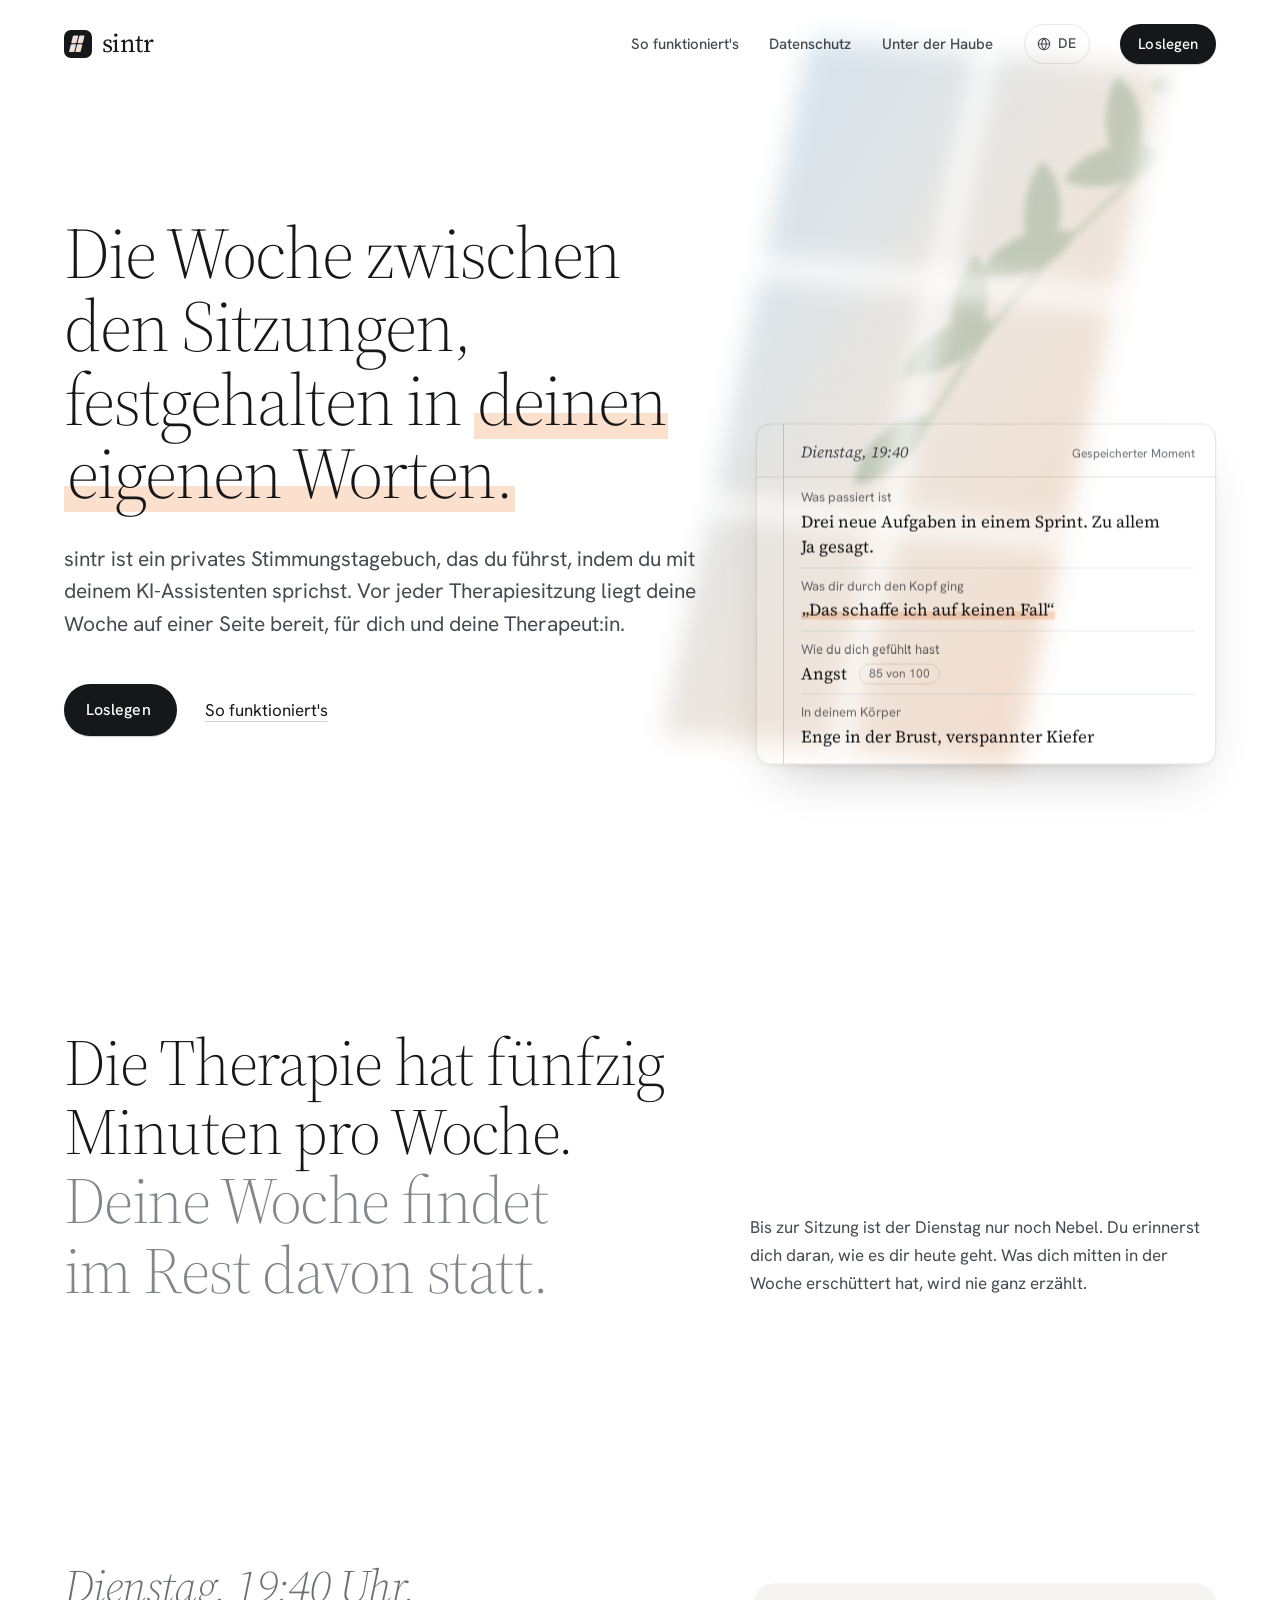
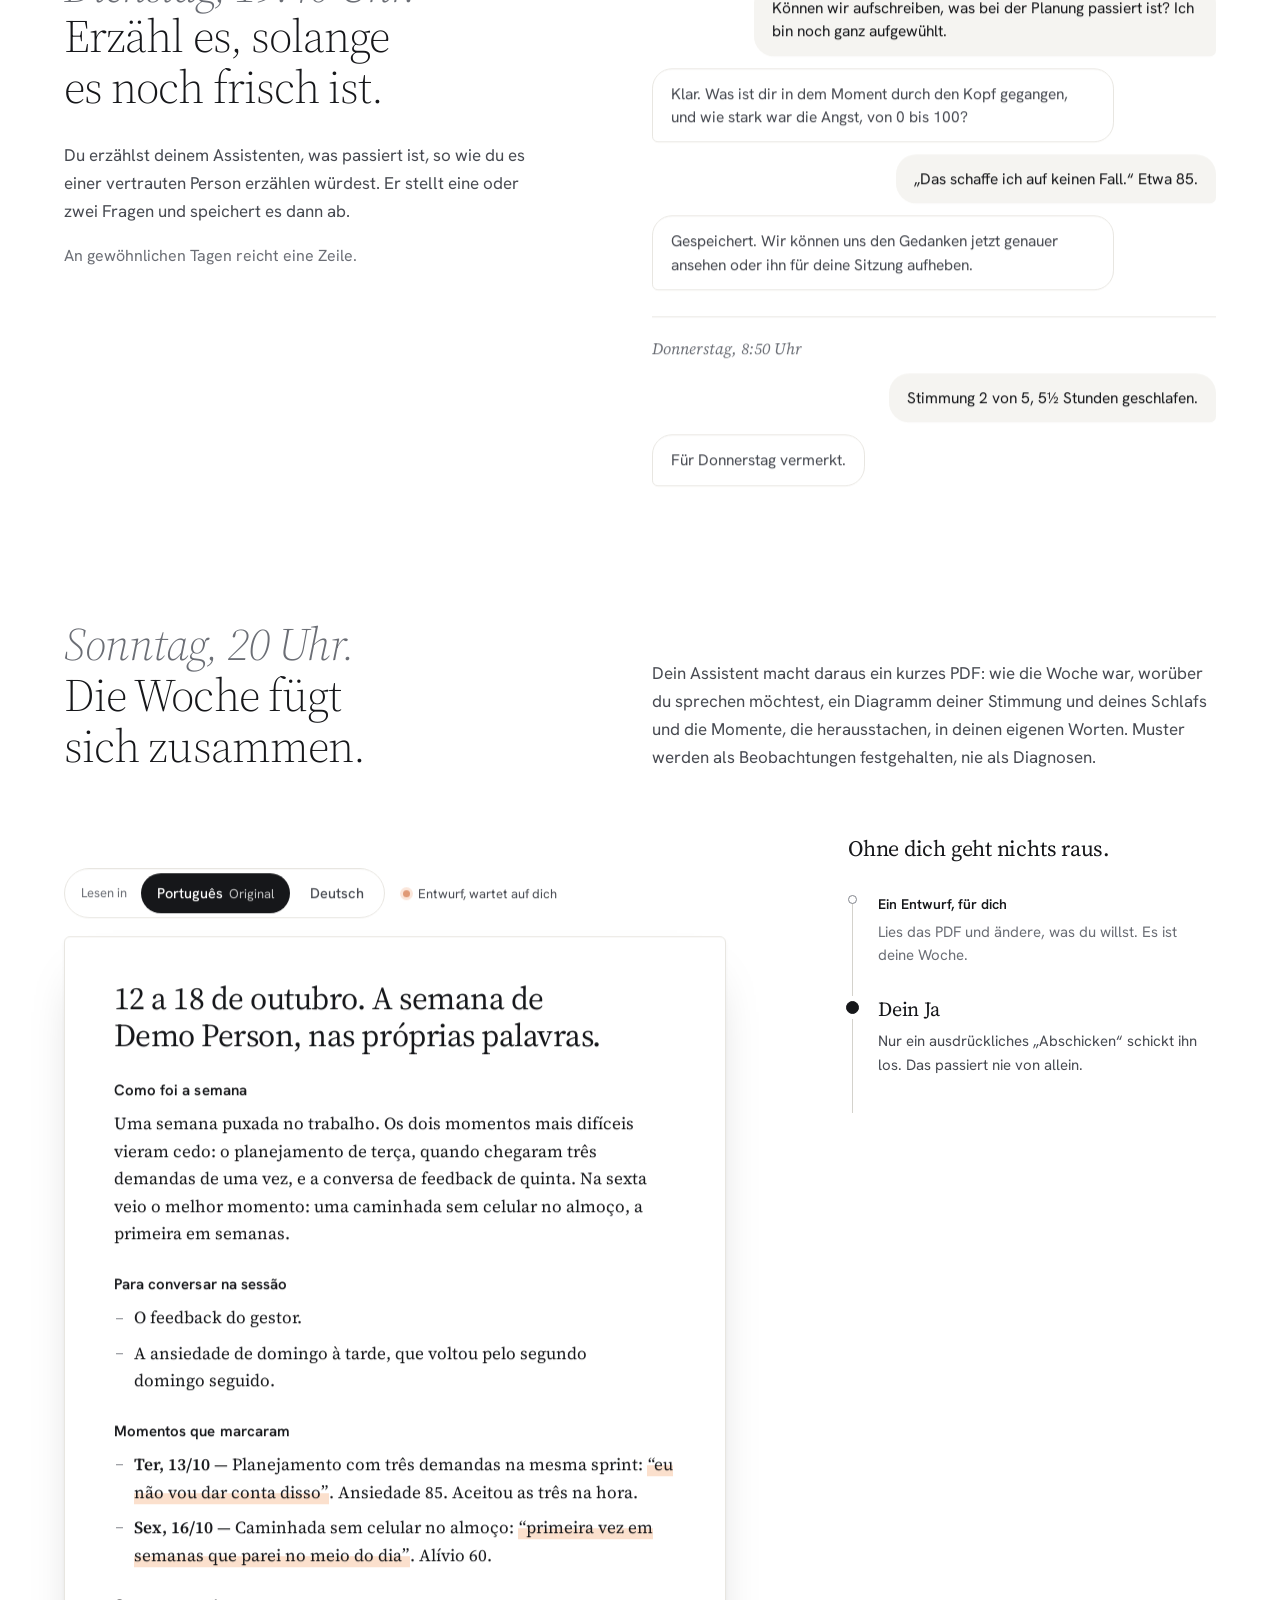
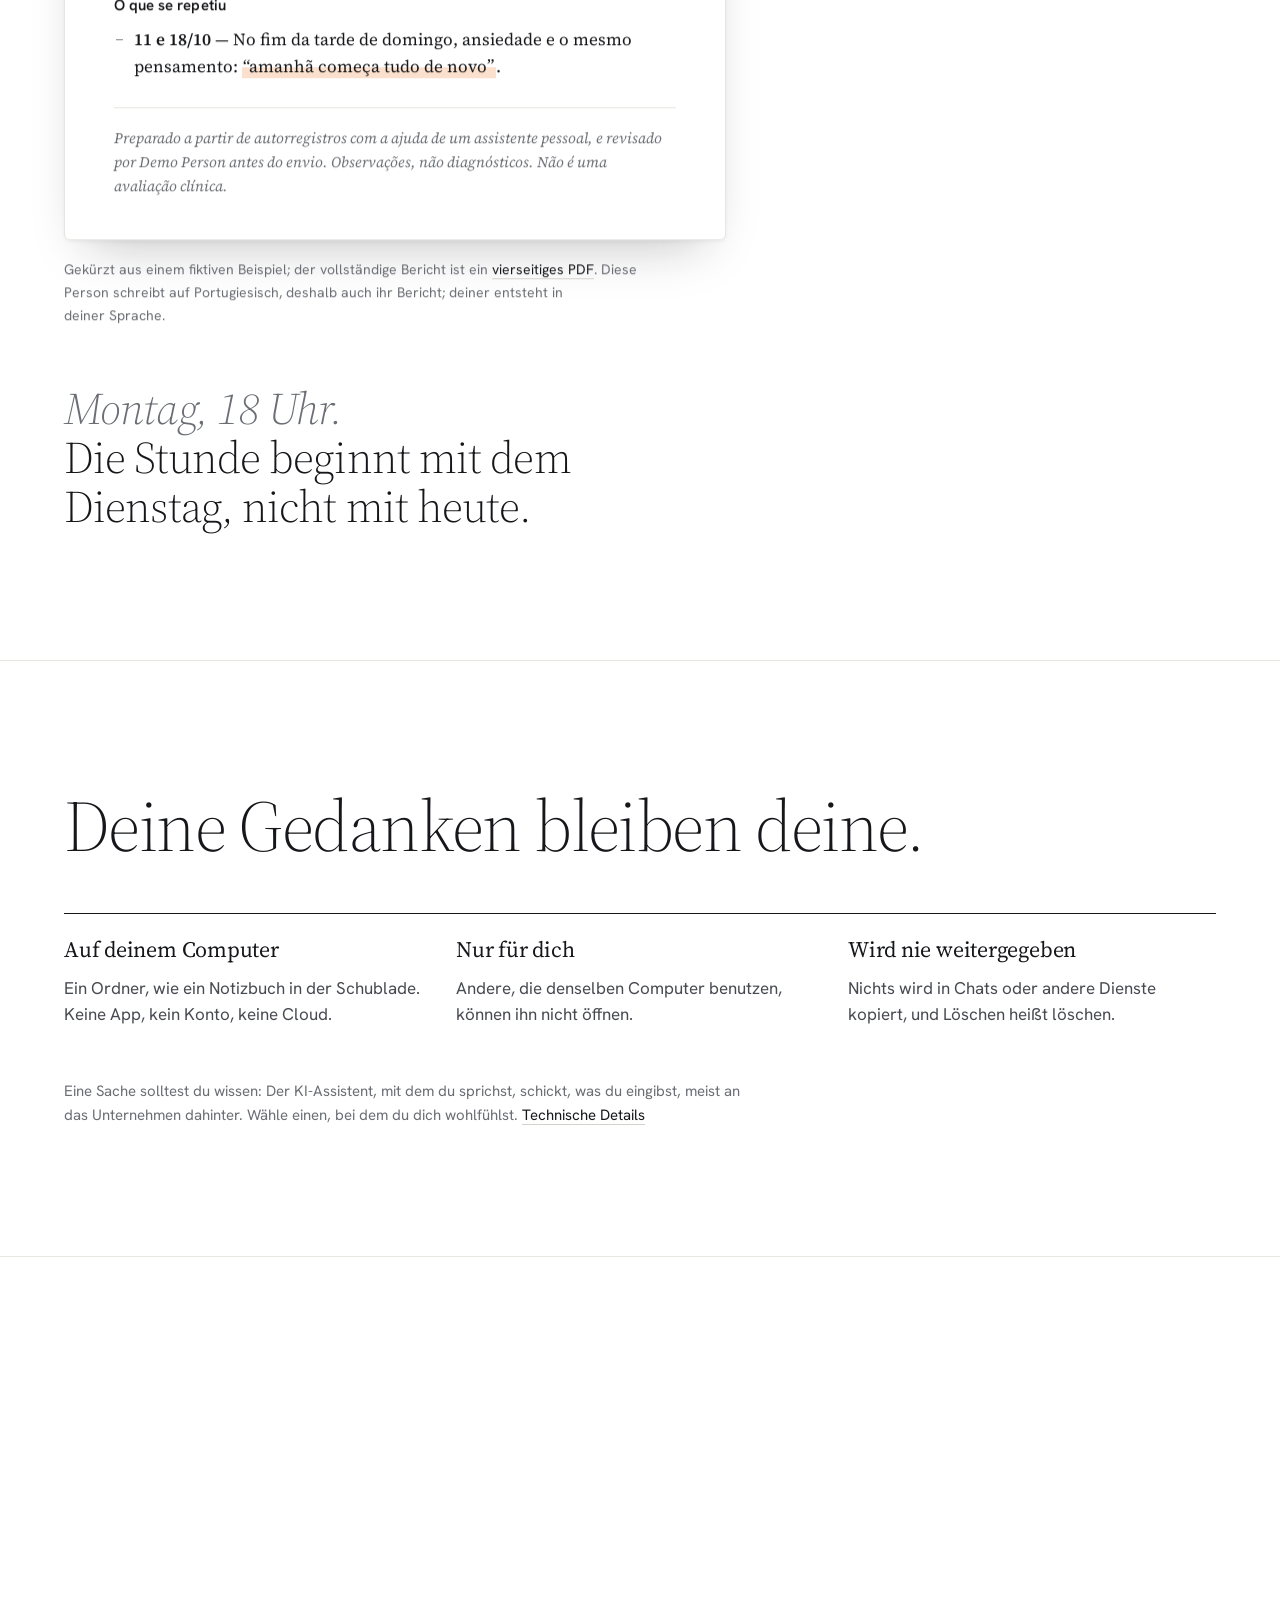
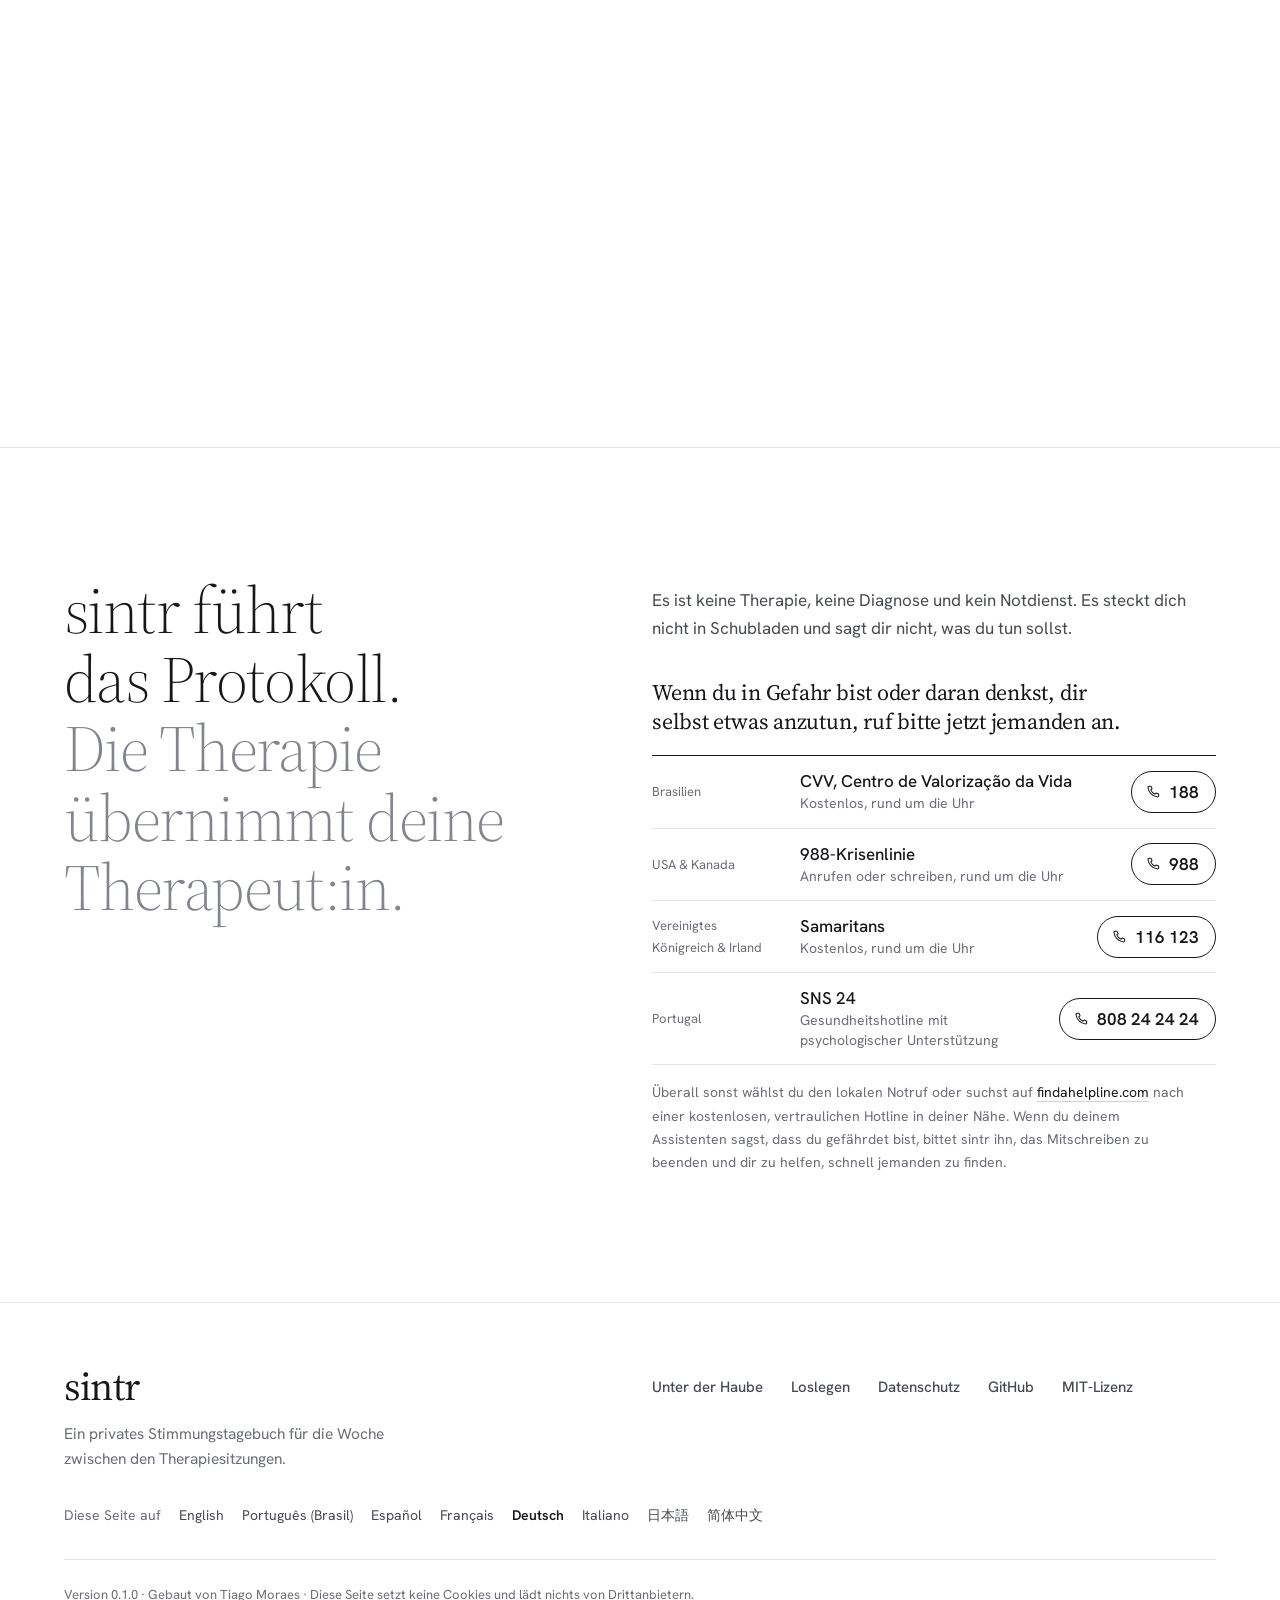
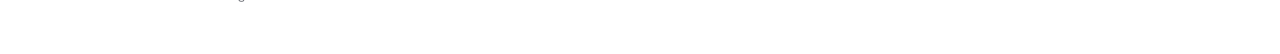
==== commit 35032e4f: "site: the report section and /tech/ follow the PDF report Home, in every language: the Sunday scene " ====
--- a/site/de/index.html
+++ b/site/de/index.html
@@ -231,7 +231,7 @@
         <div class="wrap">
           <div class="report__head">
             <h3 id="report-title" class="h-day h-day--wide" data-reveal data-i18n="report.title"><span class="when">Sonntag, 20&nbsp;Uhr.</span> Die Woche fügt sich&nbsp;zusammen.</h3>
-            <p class="prose" data-reveal data-i18n="report.body">Dein Assistent fasst sie zusammen: was passiert ist, wie du dich gefühlt hast, was geholfen hat und was du in der Sitzung ansprechen möchtest. Muster werden als Beobachtungen notiert, nie als&nbsp;Diagnosen.</p>
+            <p class="prose" data-reveal data-i18n="report.body">Dein Assistent macht daraus ein kurzes PDF: wie die Woche war, worüber du sprechen möchtest, ein Diagramm deiner Stimmung und deines Schlafs und die Momente, die herausstachen, in deinen eigenen Worten. Muster werden als Beobachtungen festgehalten, nie als&nbsp;Diagnosen.</p>
           </div>
 
           <div class="report__grid">
@@ -248,49 +248,49 @@
               <p class="paper__status" data-i18n="report.status"><span class="paper__dot" aria-hidden="true"></span> Entwurf, wartet auf dich</p>
 
               <article class="paper paper--pt" lang="pt-BR" aria-label="Beispiel-Wochenbericht, portugiesisches Original, gekürzt" data-i18n-attr="aria-label:report.original_label">
-                <h4 class="paper__title">Relatório semanal — Demo Person — 2026-W42</h4>
-                <h5>Resumo</h5>
-                <p>Semana de carga alta no trabalho, com dois picos de ansiedade no início (pressão de prazos em 13/10 e um feedback recebido como crítica em 15/10) e uma recuperação clara no fim de semana, incluindo uma pausa no meio do dia pela primeira vez em semanas e um jantar em família tranquilo.</p>
-                <h5>Situações marcantes</h5>
-                <ul>
-                  <li><b>13/10</b> — Reunião de planning com três demandas na mesma sprint: <mark>“eu não vou dar conta disso”</mark>; ansiedade 85. Aceitou tudo na hora e continuou trabalhando à noite.</li>
-                  <li><b>15/10</b> — Feedback individual do gestor sobre ritmo de entrega: <mark>“ele acha que eu sou lento”</mark>; ansiedade 70, vergonha 55. Pediu desculpas repetidamente durante a conversa.</li>
-                </ul>
-                <h5>Temas e padrões recorrentes</h5>
-                <ul>
-                  <li>Observação: as duas situações de maior sofrimento (13 e 15/10) foram no trabalho e envolvendo avaliação/expectativa externa.</li>
-                </ul>
-                <h5>Temas para a sessão</h5>
-                <ul>
-                  <li>Padrão de aceitar demanda em excesso na hora e trabalhar à noite — o que acontece antes de dizer “sim”?</li>
-                  <li>Feedback recebido como avaliação de valor pessoal (vergonha, pedir desculpas repetidamente).</li>
-                </ul>
-                <p class="paper__foot">Resumo preparado a partir de auto-registros (check-ins e entradas estruturadas) com auxílio do assistente pessoal. Não é avaliação clínica.</p>
+                <h4 class="paper__title">12 a 18 de outubro. A semana de Demo Person, nas próprias palavras.</h4>
+                <h5>Como foi a semana</h5>
+                <p>Uma semana puxada no trabalho. Os dois momentos mais difíceis vieram cedo: o planejamento de terça, quando chegaram três demandas de uma vez, e a conversa de feedback de quinta. Na sexta veio o melhor momento: uma caminhada sem celular no almoço, a primeira em semanas.</p>
+                <h5>Para conversar na sessão</h5>
+                <ul>
+                  <li>O feedback do gestor.</li>
+                  <li>A ansiedade de domingo à tarde, que voltou pelo segundo domingo seguido.</li>
+                </ul>
+                <h5>Momentos que marcaram</h5>
+                <ul>
+                  <li><b>Ter, 13/10</b> — Planejamento com três demandas na mesma sprint: <mark>“eu não vou dar conta disso”</mark>. Ansiedade 85. Aceitou as três na hora.</li>
+                  <li><b>Sex, 16/10</b> — Caminhada sem celular no almoço: <mark>“primeira vez em semanas que parei no meio do dia”</mark>. Alívio 60.</li>
+                </ul>
+                <h5>O que se repetiu</h5>
+                <ul>
+                  <li><b>11 e 18/10</b> — No fim da tarde de domingo, ansiedade e o mesmo pensamento: <mark>“amanhã começa tudo de novo”</mark>.</li>
+                </ul>
+                <p class="paper__foot">Preparado a partir de autorregistros com a ajuda de um assistente pessoal, e revisado por Demo Person antes do envio. Observações, não diagnósticos. Não é uma avaliação clínica.</p>
               </article>
 
               <!-- i18n:report-local -->
               <article class="paper paper--en" lang="de" aria-label="Beispiel-Wochenbericht, deutsche Übersetzung, gekürzt" data-i18n-attr="aria-label:report.local_label" data-i18n-local="lang">
-                <h4 class="paper__title" data-i18n="report.doc_title">Wochenbericht – Demo Person – 2026-W42</h4>
-                <h5 data-i18n="report.doc_summary_h">Zusammenfassung</h5>
-                <p data-i18n="report.doc_summary">Eine Woche mit hoher Arbeitsbelastung, mit zwei Angstspitzen am Anfang (Termindruck am 13. Okt. und Feedback, das als Kritik aufgenommen wurde, am 15. Okt.) und einer klaren Erholung übers Wochenende, mit einer Mittagspause zum ersten Mal seit Wochen und einem ruhigen Familienabendessen.</p>
-                <h5 data-i18n="report.doc_situations_h">Besondere Situationen</h5>
-                <ul>
-                  <li data-i18n="report.doc_situation1"><b>13. Okt.</b> – Planungstreffen mit drei Forderungen im selben Sprint: <mark>„Das schaffe ich auf keinen Fall“</mark>; Angst 85. Alles auf der Stelle zugesagt und bis in die Nacht weitergearbeitet.</li>
-                  <li data-i18n="report.doc_situation2"><b>15. Okt.</b> – Einzelgespräch mit dem Vorgesetzten über das Arbeitstempo: <mark>„Er hält mich für langsam“</mark>; Angst 70, Scham 55. Hat sich im Gespräch mehrfach entschuldigt.</li>
-                </ul>
-                <h5 data-i18n="report.doc_patterns_h">Wiederkehrende Themen und Muster</h5>
-                <ul>
-                  <li data-i18n="report.doc_pattern1">Beobachtung: Die beiden belastendsten Situationen (13. und 15. Okt.) fanden bei der Arbeit statt und drehten sich um äußere Bewertung oder Erwartungen.</li>
-                </ul>
-                <h5 data-i18n="report.doc_topics_h">Themen für die Sitzung</h5>
-                <ul>
-                  <li data-i18n="report.doc_topic1">Das Muster, auf der Stelle zu viel anzunehmen und nachts zu arbeiten: Was passiert kurz vor dem „Ja“?</li>
-                  <li data-i18n="report.doc_topic2">Feedback, das als Urteil über den eigenen Wert gehört wird (Scham, wiederholtes Entschuldigen).</li>
-                </ul>
-                <p class="paper__foot" data-i18n="report.doc_foot">Zusammenfassung aus Selbstberichten (kurze Einträge und strukturierte Notizen), mit Hilfe eines persönlichen Assistenten erstellt. Keine klinische Einschätzung.</p>
+                <h4 class="paper__title" data-i18n="report.doc_title">12. bis 18. Oktober. Die Woche von Demo Person, in eigenen Worten.</h4>
+                <h5 data-i18n="report.doc_week_h">Wie die Woche war</h5>
+                <p data-i18n="report.doc_week">Eine anstrengende Woche bei der Arbeit. Die zwei schwersten Momente kamen früh: die Planung am Dienstag, als drei neue Aufgaben auf einmal kamen, und das Feedbackgespräch am Donnerstag. Der Freitag brachte den besten Moment: ein Spaziergang in der Mittagspause ohne Handy, der erste seit Wochen.</p>
+                <h5 data-i18n="report.doc_session_h">Für die Sitzung</h5>
+                <ul>
+                  <li data-i18n="report.doc_session1">Das Feedback der Führungskraft.</li>
+                  <li data-i18n="report.doc_session2">Die Angst am Sonntagnachmittag, schon den zweiten Sonntag in Folge.</li>
+                </ul>
+                <h5 data-i18n="report.doc_moments_h">Momente, die herausstachen</h5>
+                <ul>
+                  <li data-i18n="report.doc_moment1"><b>Di., 13. Okt.</b> – Planung, drei neue Aufgaben im selben Sprint: <mark>„Das schaffe ich auf keinen Fall“</mark>. Angst 85. Hat alle drei sofort angenommen.</li>
+                  <li data-i18n="report.doc_moment2"><b>Fr., 16. Okt.</b> – Ein Spaziergang in der Mittagspause ohne Handy: <mark>„das erste Mal seit Wochen, dass ich mitten am Tag anhalte“</mark>. Erleichterung 60.</li>
+                </ul>
+                <h5 data-i18n="report.doc_patterns_h">Was sich wiederholte</h5>
+                <ul>
+                  <li data-i18n="report.doc_pattern1"><b>11. und 18. Okt.</b> – Am späten Sonntagnachmittag Angst und derselbe Gedanke: <mark>„morgen fängt alles wieder von vorne an“</mark>.</li>
+                </ul>
+                <p class="paper__foot" data-i18n="report.doc_foot">Aus eigenen Aufzeichnungen mit Hilfe eines persönlichen Assistenten erstellt und vor dem Versand von Demo Person geprüft. Beobachtungen, keine Diagnosen. Keine klinische Beurteilung.</p>
               </article>
               <!-- /i18n:report-local -->
-              <p class="report__src" data-i18n="report.source">Gekürzt aus einem fiktiven Beispiel. Diese Person schreibt auf Portugiesisch, deshalb ist auch ihre Zusammenfassung so; deine erscheint in deiner&nbsp;Sprache.</p>
+              <p class="report__src" data-i18n="report.source">Gekürzt aus einem fiktiven Beispiel; der vollständige Bericht ist ein <a class="link" href="https://github.com/tiagomoraes/sintr/blob/main/docs/example-report.pdf">vierseitiges PDF</a>. Diese Person schreibt auf Portugiesisch, deshalb auch ihr Bericht; deiner entsteht in deiner&nbsp;Sprache.</p>
             </div>
 
             <aside class="report__flow" aria-labelledby="lifecycle-title">
@@ -298,7 +298,7 @@
               <ol class="stations">
                 <li class="stations__item" data-reveal>
                   <span class="stations__state" data-i18n="report.step1">Ein Entwurf, für dich</span>
-                  <p data-i18n="report.step1_text">Lies ihn und ändere, was du willst. Es ist deine Woche.</p>
+                  <p data-i18n="report.step1_text">Lies das PDF und ändere, was du willst. Es ist deine Woche.</p>
                 </li>
                 <li class="stations__item stations__item--gate" data-reveal>
                   <span class="stations__state" data-i18n="report.step2">Dein Ja</span>
@@ -306,7 +306,7 @@
                 </li>
                 <li class="stations__item" data-reveal>
                   <span class="stations__state" data-i18n="report.step3">Gesendet</span>
-                  <p data-i18n="report.step3_text">An deine Therapeut:in, auf dem Weg, den du gewählt hast, mit einem Vermerk, wer ihn wann erhalten hat.</p>
+                  <p data-i18n="report.step3_text">Dasselbe PDF geht an deine Therapeut:in, auf dem Weg, den du gewählt hast, mit einem Vermerk, wer es wann erhalten hat.</p>
                 </li>
               </ol>
             </aside>
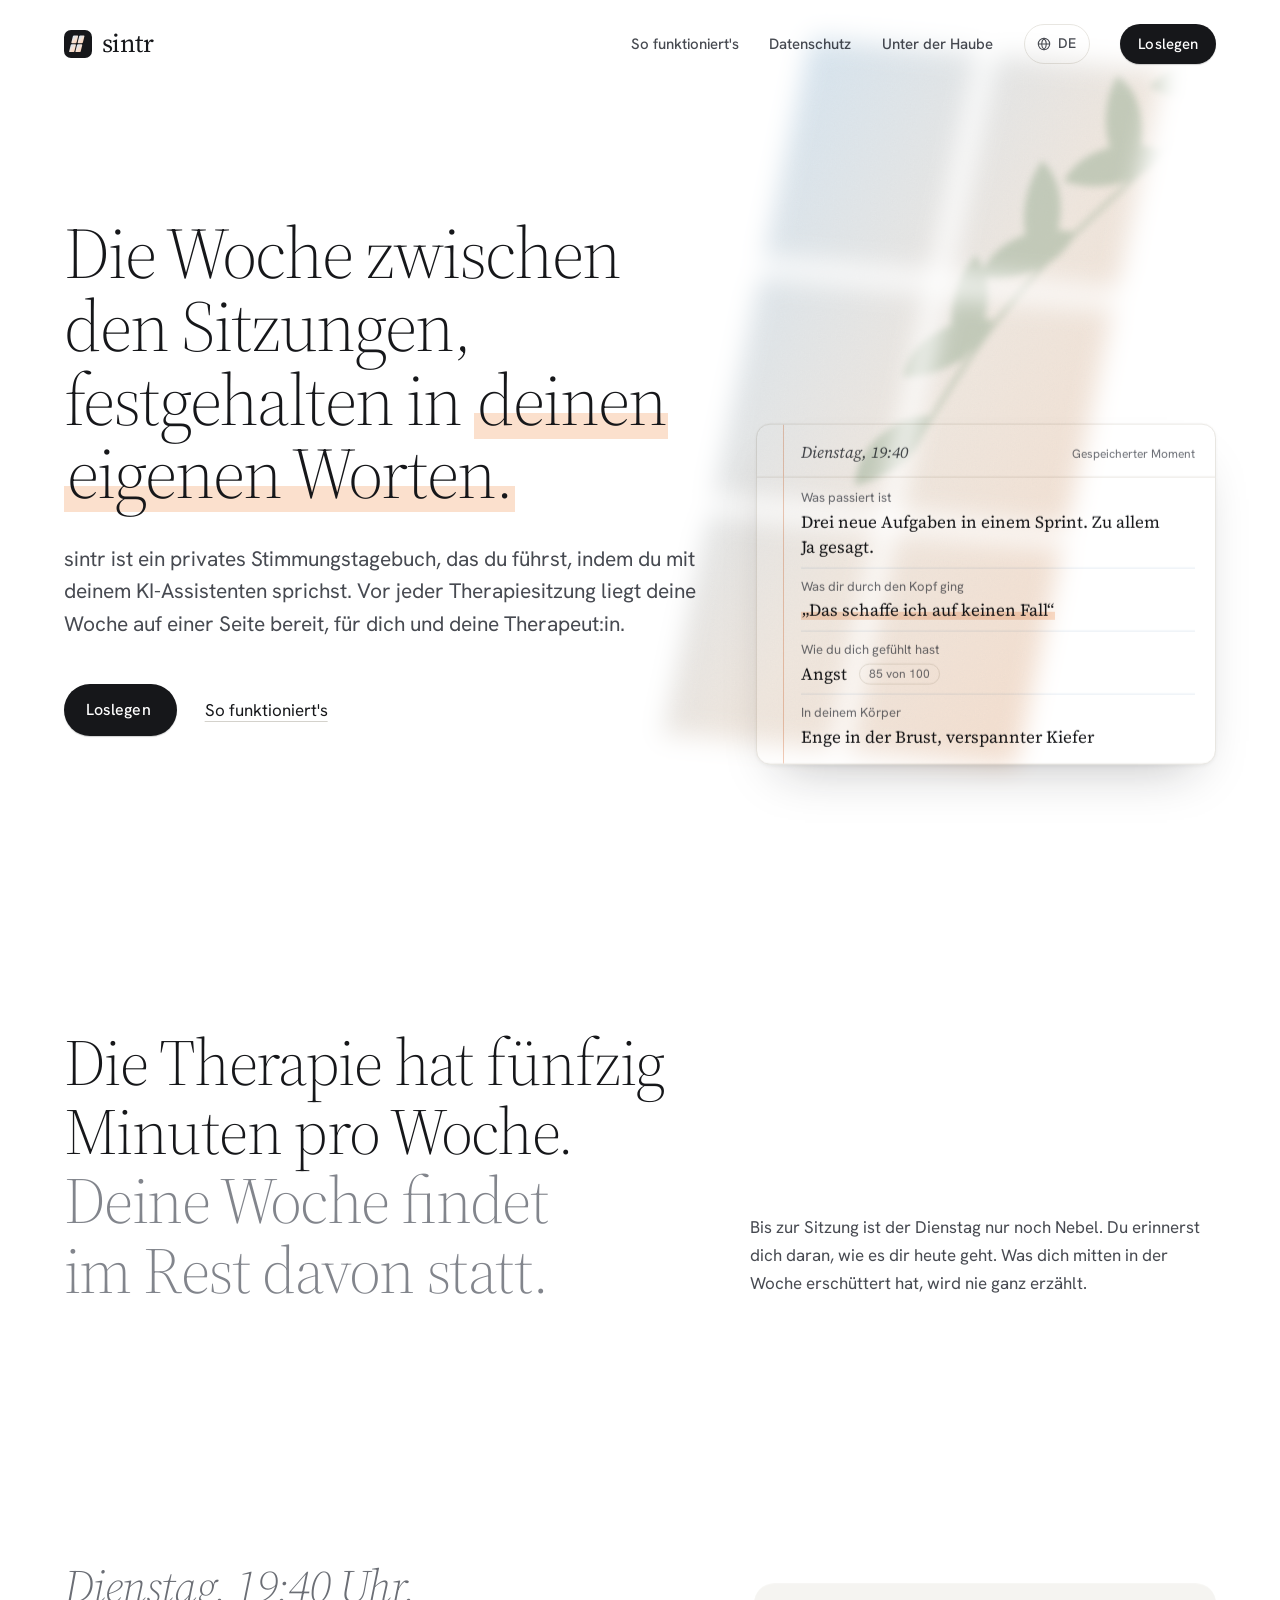
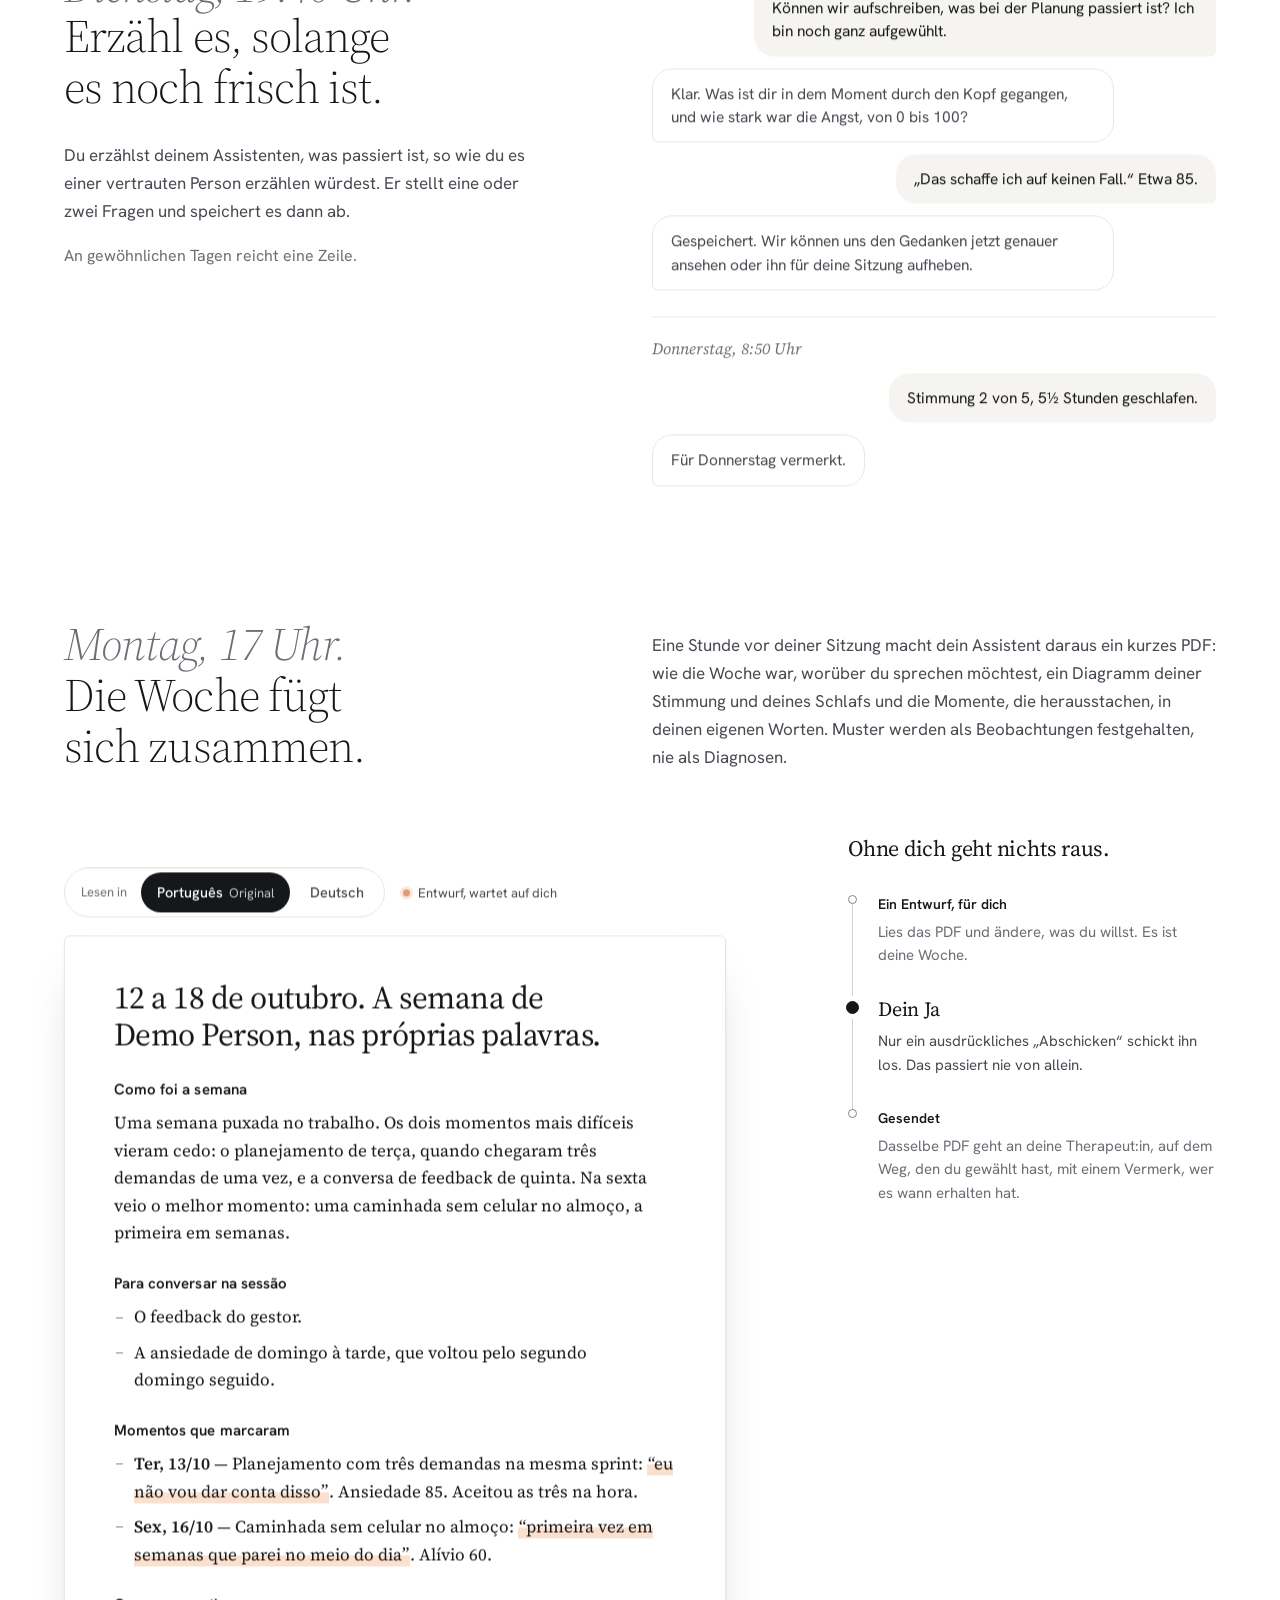
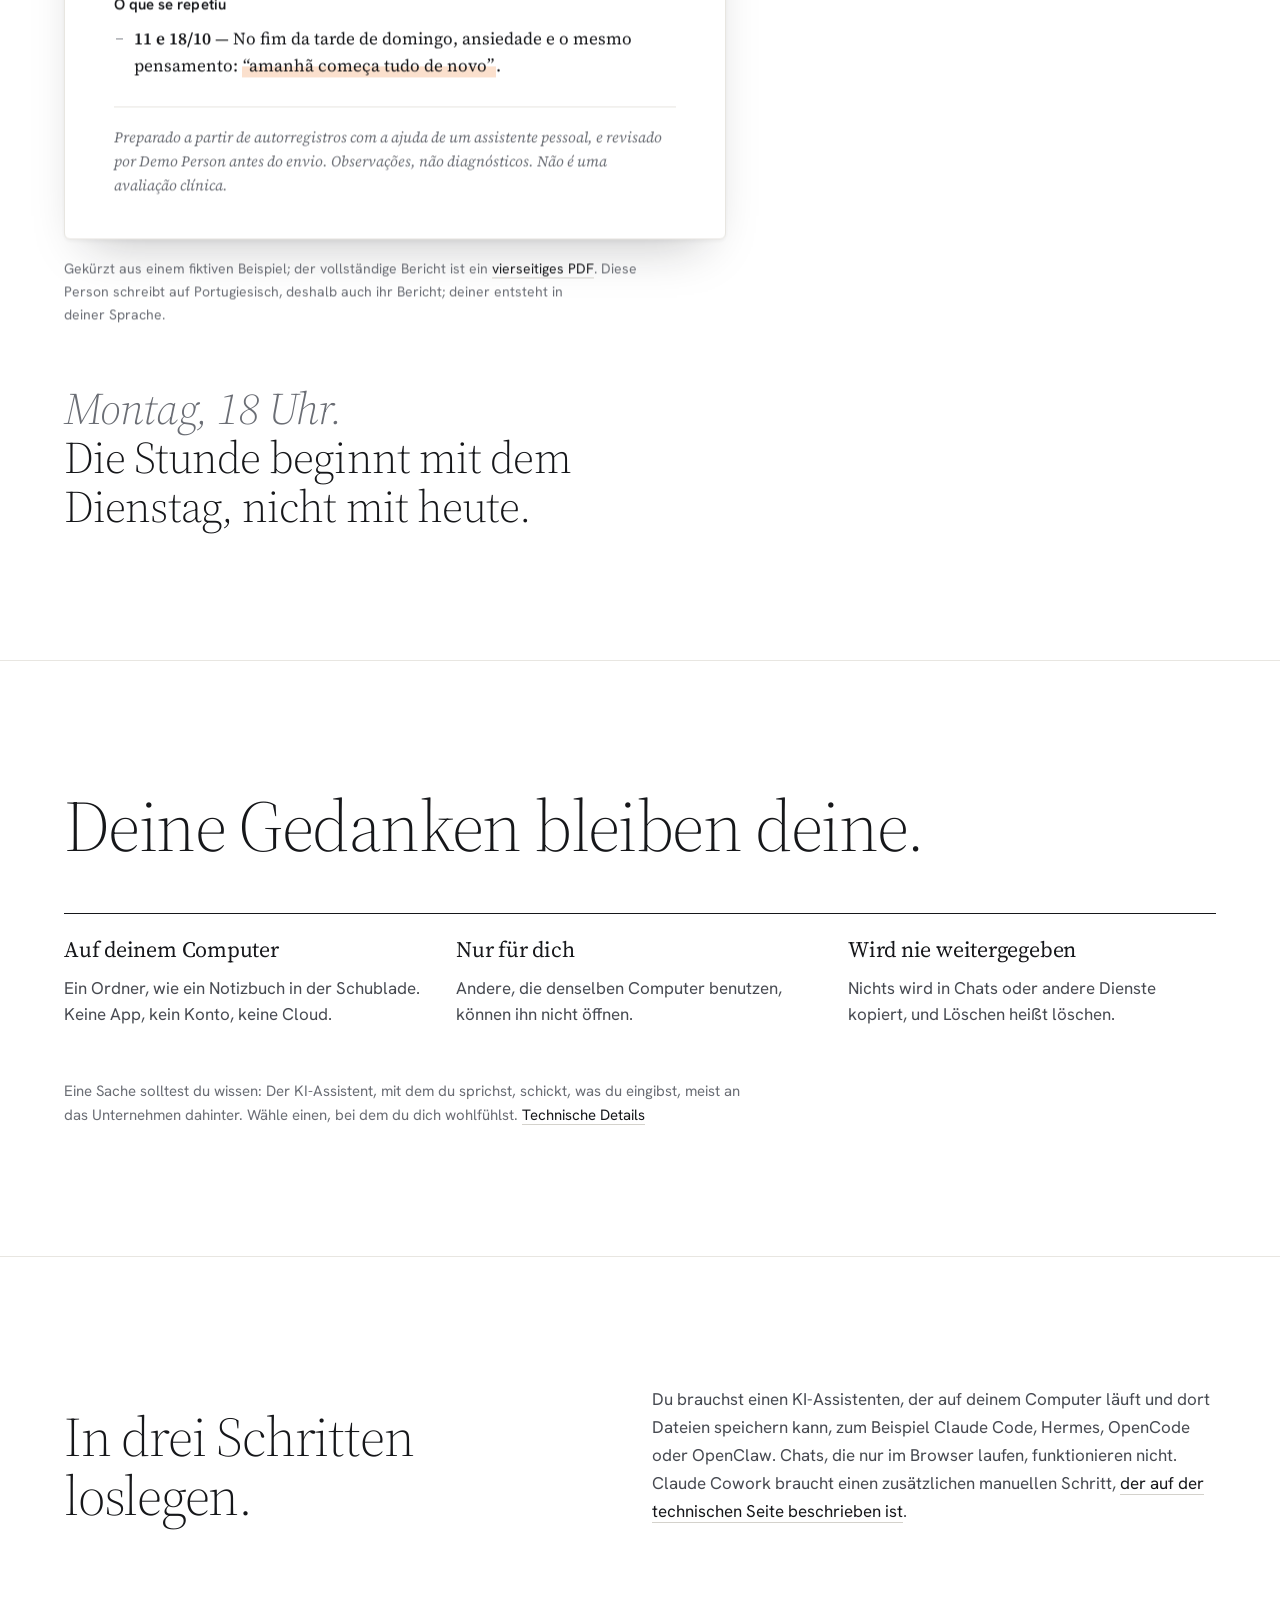
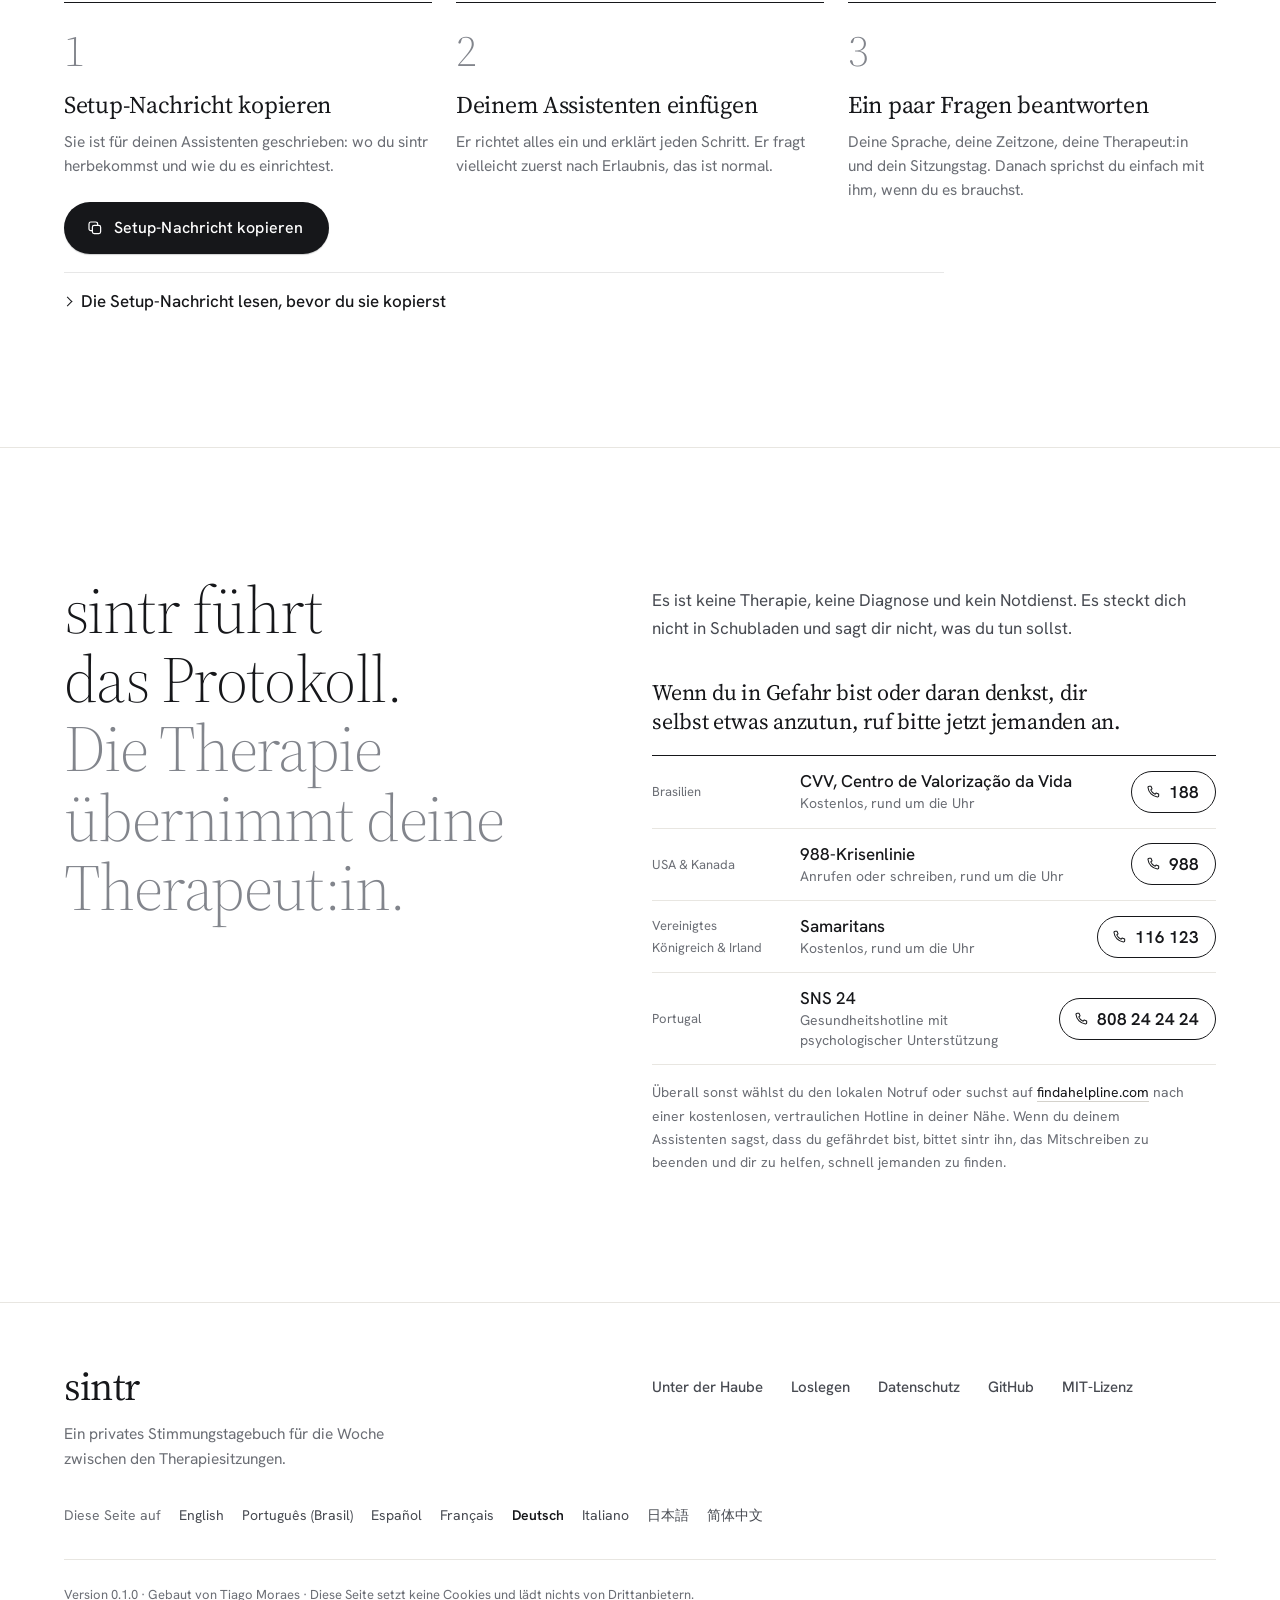
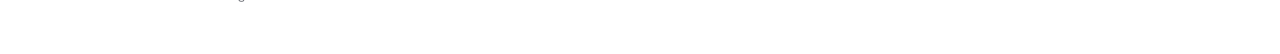
==== commit bdfaecd4: "site: the report scene moves to an hour before the session Home, every language: 'Monday, 5 pm. The " ====
--- a/site/de/index.html
+++ b/site/de/index.html
@@ -226,12 +226,12 @@
         </div>
       </section>
 
-      <!-- Sunday -->
-      <section class="day day--report" data-time="evening" aria-labelledby="report-title">
+      <!-- Monday, an hour before the session -->
+      <section class="day day--report" data-time="golden" aria-labelledby="report-title">
         <div class="wrap">
           <div class="report__head">
-            <h3 id="report-title" class="h-day h-day--wide" data-reveal data-i18n="report.title"><span class="when">Sonntag, 20&nbsp;Uhr.</span> Die Woche fügt sich&nbsp;zusammen.</h3>
-            <p class="prose" data-reveal data-i18n="report.body">Dein Assistent macht daraus ein kurzes PDF: wie die Woche war, worüber du sprechen möchtest, ein Diagramm deiner Stimmung und deines Schlafs und die Momente, die herausstachen, in deinen eigenen Worten. Muster werden als Beobachtungen festgehalten, nie als&nbsp;Diagnosen.</p>
+            <h3 id="report-title" class="h-day h-day--wide" data-reveal data-i18n="report.title"><span class="when">Montag, 17&nbsp;Uhr.</span> Die Woche fügt sich&nbsp;zusammen.</h3>
+            <p class="prose" data-reveal data-i18n="report.body">Eine Stunde vor deiner Sitzung macht dein Assistent daraus ein kurzes PDF: wie die Woche war, worüber du sprechen möchtest, ein Diagramm deiner Stimmung und deines Schlafs und die Momente, die herausstachen, in deinen eigenen Worten. Muster werden als Beobachtungen festgehalten, nie als&nbsp;Diagnosen.</p>
           </div>
 
           <div class="report__grid">
